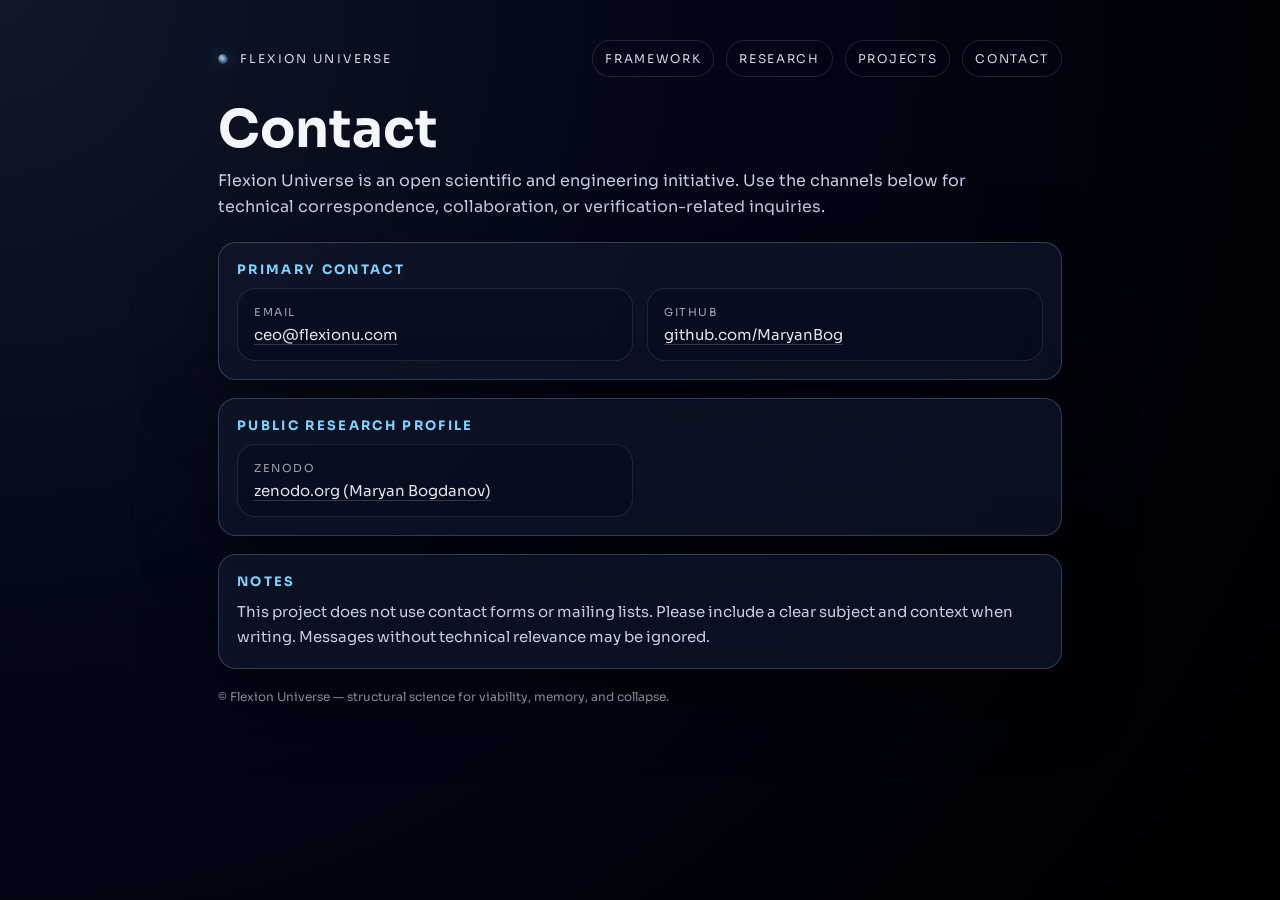
==== contact.html @ 4ef17153 "Add files via upload" ====
<!DOCTYPE html>
<html lang="en">
<head>
<meta charset="UTF-8" />
<meta name="viewport" content="width=device-width, initial-scale=1.0" />
<title>Flexion Contact</title>

<link href="https://fonts.googleapis.com/css2?family=Sora:wght@400;500;600&display=swap" rel="stylesheet" />

<style>
:root{
  --bg1:#111827;
  --bg2:#020617;
  --fg:#f4f6ff;
  --muted:#9ca3b8;
  --muted2:#c7cbe3;
  --accent:#7dd3fc;
  --card: rgba(15, 23, 42, 0.70);
  --border: rgba(148, 163, 184, 0.30);
  --shadow: 0 24px 80px rgba(0,0,0,0.45);
}

*{ box-sizing:border-box; }
html,body{ height:100%; }

body{
  margin:0;
  font-family:"Sora", system-ui, sans-serif;
  color:var(--fg);
  background: radial-gradient(circle at top left, var(--bg1) 0, var(--bg2) 45%, #000 100%);
}

a{ color:inherit; }

.container{
  max-width: 900px;
  margin: 0 auto;
  padding: 40px 28px 90px;
}

/* Top nav */
.topbar{
  display:flex;
  align-items:center;
  justify-content:space-between;
  gap:16px;
  margin-bottom: 26px;
}

.brand{
  display:flex;
  align-items:center;
  gap:12px;
  text-decoration:none;
}

.brand-dot{
  width:10px; height:10px; border-radius:50%;
  background: radial-gradient(circle at 30% 30%, rgba(255,255,255,.55), transparent 45%),
              radial-gradient(circle at 50% 50%, rgba(125,211,252,.9), rgba(2,6,23,1));
  box-shadow: 0 0 18px rgba(125,211,252,.25);
}

.brand span{
  letter-spacing:.18em;
  text-transform:uppercase;
  font-size:12px;
  color: rgba(244,246,255,.86);
}

.navlinks{
  display:flex;
  gap:12px;
  flex-wrap:wrap;
}

.pill{
  text-decoration:none;
  font-size:12px;
  letter-spacing:.14em;
  text-transform:uppercase;
  padding:10px 12px;
  border-radius: 999px;
  background: rgba(2,6,23,0.30);
  border: 1px solid rgba(244,246,255,0.12);
  color: rgba(244,246,255,0.86);
}
.pill:hover{ border-color: rgba(125,211,252,0.35); }

/* Header */
h1{
  margin: 8px 0 10px;
  font-size: clamp(34px, 4.6vw, 52px);
  line-height: 1.05;
}

.sub{
  margin: 0 0 22px;
  max-width: 760px;
  color: var(--muted2);
  line-height: 1.65;
  font-size: 16px;
}

/* Cards */
.grid{
  display:grid;
  grid-template-columns: 1fr;
  gap:18px;
}

.card{
  background: var(--card);
  border: 1px solid var(--border);
  border-radius: 18px;
  padding: 18px 18px;
  box-shadow: var(--shadow);
}

.card h2{
  margin:0 0 10px;
  font-size: 13px;
  letter-spacing:.18em;
  text-transform:uppercase;
  color: var(--accent);
}

.card p{
  margin:0;
  color: var(--muted2);
  line-height:1.65;
  font-size: 15px;
}

/* Contact blocks */
.contacts{
  display:grid;
  grid-template-columns: repeat(2, minmax(0,1fr));
  gap:14px;
}

.contact{
  padding: 16px 16px;
  border-radius: 18px;
  background: rgba(2,6,23,0.28);
  border: 1px solid rgba(244,246,255,0.10);
}

.contact .label{
  font-size: 11px;
  letter-spacing:.14em;
  text-transform:uppercase;
  color: rgba(244,246,255,0.65);
  margin-bottom: 6px;
}

.contact .value{
  font-size: 15px;
  color: rgba(244,246,255,0.92);
  word-break: break-all;
}

.contact a{
  text-decoration:none;
  border-bottom: 1px solid rgba(244,246,255,0.18);
}
.contact a:hover{
  border-bottom-color: rgba(125,211,252,0.45);
}

/* Footer note */
.note{
  margin-top: 18px;
  color: rgba(244,246,255,0.55);
  font-size: 12px;
  line-height: 1.6;
}

@media (max-width: 720px){
  .contacts{ grid-template-columns: 1fr; }
  .container{ padding-top: 26px; }
}
</style>
</head>

<body>
  <div class="container">

    <div class="topbar">
      <a class="brand" href="index.html">
        <div class="brand-dot"></div>
        <span>Flexion Universe</span>
      </a>

      <div class="navlinks">
        <a class="pill" href="framework.html">Framework</a>
        <a class="pill" href="research.html">Research</a>
        <a class="pill" href="projects.html">Projects</a>
        <a class="pill" href="contact.html">Contact</a>
      </div>
    </div>

    <h1>Contact</h1>
    <p class="sub">
      Flexion Universe is an open scientific and engineering initiative.
      Use the channels below for technical correspondence, collaboration,
      or verification-related inquiries.
    </p>

    <div class="grid">

      <section class="card">
        <h2>Primary contact</h2>

        <div class="contacts">
          <div class="contact">
            <div class="label">Email</div>
            <div class="value">
              <a href="mailto:ceo@flexionu.com">ceo@flexionu.com</a>
            </div>
          </div>

          <div class="contact">
            <div class="label">GitHub</div>
            <div class="value">
              <a href="https://github.com/MaryanBog" target="_blank" rel="noopener">
                github.com/MaryanBog
              </a>
            </div>
          </div>
        </div>
      </section>

      <section class="card">
        <h2>Public research profile</h2>

        <div class="contacts">
          <div class="contact">
            <div class="label">Zenodo</div>
            <div class="value">
              <!-- ВСТАВЬ СЮДА СВОЮ ССЫЛКУ НА ПРОФИЛЬ ZENODO -->
              <a href="https://zenodo.org/search?q=creators.name%3A%22Bogdanov%2C+Maryan%22" target="_blank" rel="noopener">
                zenodo.org (Maryan Bogdanov)
              </a>              
            </div>
          </div>
        </div>
      </section>

      <section class="card">
        <h2>Notes</h2>
        <p>
          This project does not use contact forms or mailing lists.
          Please include a clear subject and context when writing.
          Messages without technical relevance may be ignored.
        </p>
      </section>

    </div>

    <div class="note">
      © Flexion Universe — structural science for viability, memory, and collapse.
    </div>

  </div>
</body>
</html>
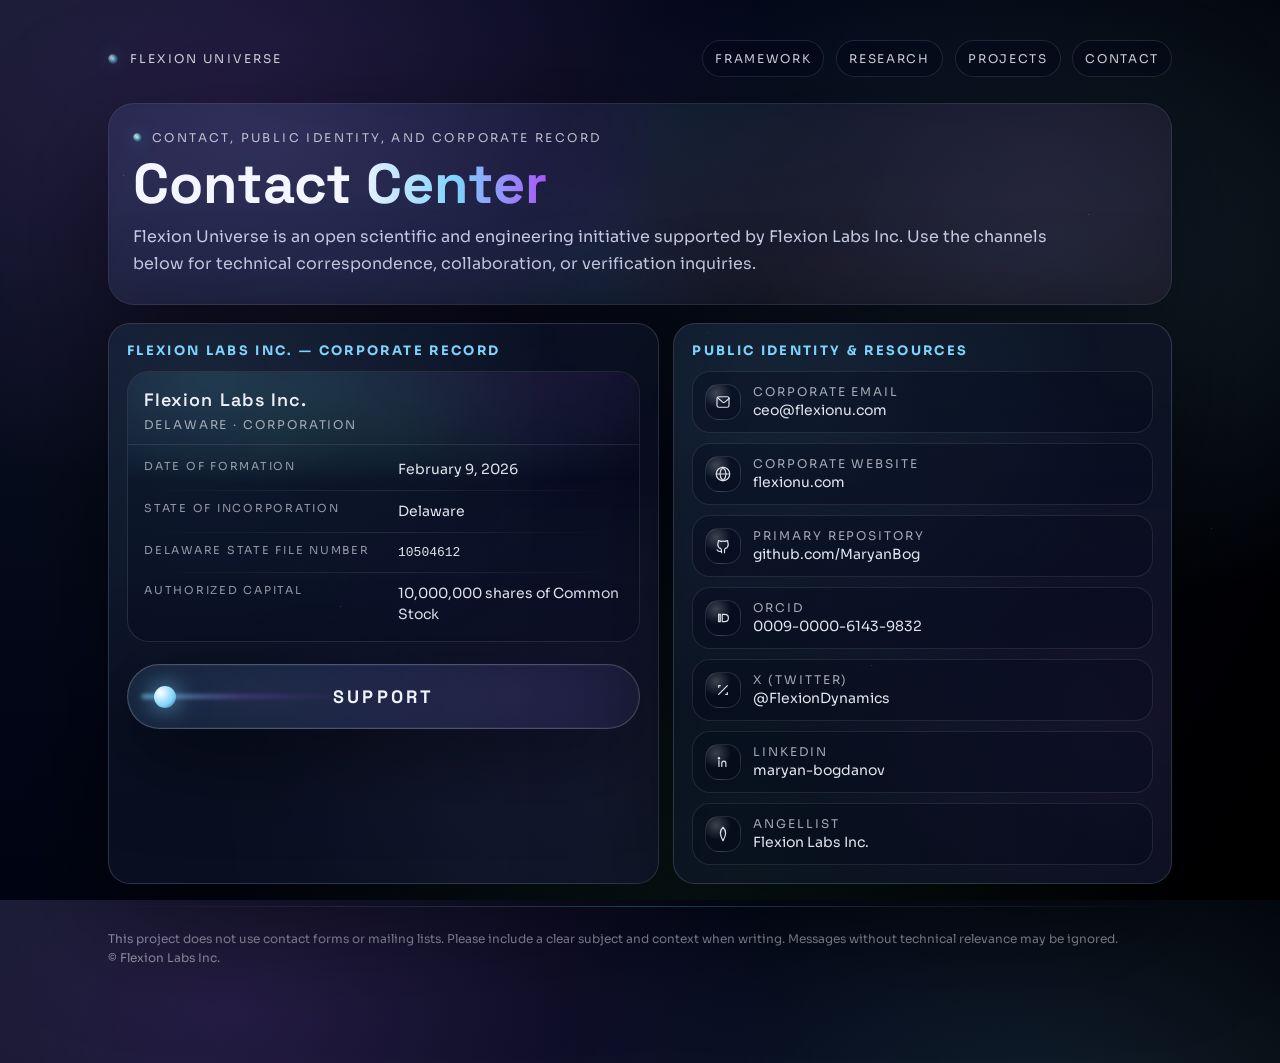
==== commit dc7adf21: "Add files via upload + support and update" ====
--- a/contact.html
+++ b/contact.html
@@ -3,21 +3,28 @@
 <head>
 <meta charset="UTF-8" />
 <meta name="viewport" content="width=device-width, initial-scale=1.0" />
-<title>Flexion Contact</title>
-
-<link href="https://fonts.googleapis.com/css2?family=Sora:wght@400;500;600&display=swap" rel="stylesheet" />
+<title>Contact — Flexion Universe</title>
+
+<link href="https://fonts.googleapis.com/css2?family=Sora:wght@400;500;600&family=Space+Grotesk:wght@400;500;600&display=swap" rel="stylesheet" />
 
 <style>
 :root{
+  --bg0:#000;
   --bg1:#111827;
   --bg2:#020617;
+
   --fg:#f4f6ff;
   --muted:#9ca3b8;
   --muted2:#c7cbe3;
-  --accent:#7dd3fc;
-  --card: rgba(15, 23, 42, 0.70);
-  --border: rgba(148, 163, 184, 0.30);
-  --shadow: 0 24px 80px rgba(0,0,0,0.45);
+
+  --accent:#7dd3fc; /* cyan */
+  --violet:#a855f7;
+  --mint:#4ade80;
+  --amber:#fb923c;
+
+  --card: rgba(15, 23, 42, 0.62);
+  --border: rgba(148, 163, 184, 0.26);
+  --shadow: 0 30px 120px rgba(0,0,0,0.55);
 }
 
 *{ box-sizing:border-box; }
@@ -25,20 +32,57 @@
 
 body{
   margin:0;
+  color:var(--fg);
   font-family:"Sora", system-ui, sans-serif;
-  color:var(--fg);
-  background: radial-gradient(circle at top left, var(--bg1) 0, var(--bg2) 45%, #000 100%);
-}
-
-a{ color:inherit; }
+  background:
+    radial-gradient(1000px 700px at 18% 12%, rgba(168,85,247,.16), transparent 55%),
+    radial-gradient(900px 620px at 82% 28%, rgba(125,211,252,.14), transparent 58%),
+    radial-gradient(800px 600px at 55% 92%, rgba(74,222,128,.10), transparent 60%),
+    radial-gradient(circle at top left, var(--bg1) 0, var(--bg2) 46%, var(--bg0) 100%);
+  overflow-x:hidden;
+}
+
+/* subtle grid */
+body::before{
+  content:"";
+  position:fixed;
+  inset:0;
+  pointer-events:none;
+  opacity:.15;
+  background:
+    linear-gradient(rgba(244,246,255,.05) 1px, transparent 1px),
+    linear-gradient(90deg, rgba(244,246,255,.05) 1px, transparent 1px);
+  background-size: 46px 46px;
+  mask-image: radial-gradient(circle at 40% 25%, #000 0, rgba(0,0,0,.65) 45%, transparent 72%);
+}
+
+/* tiny stars */
+body::after{
+  content:"";
+  position:fixed;
+  inset:-40px;
+  pointer-events:none;
+  opacity:.35;
+  background-image:
+    radial-gradient(1px 1px at 12% 22%, rgba(255,255,255,.55) 50%, transparent 52%),
+    radial-gradient(1px 1px at 28% 66%, rgba(255,255,255,.45) 50%, transparent 52%),
+    radial-gradient(1px 1px at 43% 18%, rgba(255,255,255,.40) 50%, transparent 52%),
+    radial-gradient(1px 1px at 55% 38%, rgba(255,255,255,.35) 50%, transparent 52%),
+    radial-gradient(1px 1px at 67% 72%, rgba(255,255,255,.38) 50%, transparent 52%),
+    radial-gradient(1px 1px at 83% 26%, rgba(255,255,255,.42) 50%, transparent 52%),
+    radial-gradient(1px 1px at 92% 58%, rgba(255,255,255,.35) 50%, transparent 52%);
+  filter: blur(.2px);
+}
+
+a{ color:inherit; text-decoration:none; }
 
 .container{
-  max-width: 900px;
+  max-width: 1120px;
   margin: 0 auto;
-  padding: 40px 28px 90px;
-}
-
-/* Top nav */
+  padding: 40px 28px 96px;
+}
+
+/* === Top nav === */
 .topbar{
   display:flex;
   align-items:center;
@@ -75,7 +119,6 @@
 }
 
 .pill{
-  text-decoration:none;
   font-size:12px;
   letter-spacing:.14em;
   text-transform:uppercase;
@@ -84,184 +127,598 @@
   background: rgba(2,6,23,0.30);
   border: 1px solid rgba(244,246,255,0.12);
   color: rgba(244,246,255,0.86);
-}
-.pill:hover{ border-color: rgba(125,211,252,0.35); }
-
-/* Header */
+  backdrop-filter: blur(8px);
+}
+.pill:hover{ border-color: rgba(125,211,252,0.38); }
+
+/* === Hero === */
+.hero{
+  position:relative;
+  border-radius: 26px;
+  padding: 26px 24px;
+  background:
+    radial-gradient(900px 520px at 16% 18%, rgba(125,211,252,.10), transparent 62%),
+    radial-gradient(800px 520px at 88% 30%, rgba(168,85,247,.10), transparent 64%),
+    rgba(2,6,23,.18);
+  border: 1px solid rgba(244,246,255,0.12);
+  box-shadow: var(--shadow);
+  overflow:hidden;
+}
+
+.hero::before{
+  content:"";
+  position:absolute;
+  inset:-40px;
+  background:
+    conic-gradient(from 210deg,
+      rgba(125,211,252,.18),
+      rgba(168,85,247,.14),
+      rgba(74,222,128,.10),
+      rgba(251,146,60,.10),
+      rgba(125,211,252,.18));
+  filter: blur(30px);
+  opacity:.55;
+  animation: hue 9s linear infinite;
+  pointer-events:none;
+}
+
+@keyframes hue{
+  0%{ transform: translate3d(0,0,0) rotate(0deg); }
+  50%{ transform: translate3d(-18px, 10px, 0) rotate(10deg); }
+  100%{ transform: translate3d(0,0,0) rotate(0deg); }
+}
+
+.kicker{
+  position:relative;
+  font-size: 12px;
+  letter-spacing:.20em;
+  text-transform:uppercase;
+  color: rgba(244,246,255,.72);
+  display:flex;
+  align-items:center;
+  gap:10px;
+  margin-bottom: 10px;
+}
+
+.kicker .dot{
+  width:9px; height:9px; border-radius:50%;
+  background: radial-gradient(circle at 30% 30%, rgba(255,255,255,.70), transparent 48%),
+              radial-gradient(circle at 50% 50%, rgba(125,211,252,1), rgba(2,6,23,1));
+  box-shadow: 0 0 20px rgba(125,211,252,.32);
+}
+
 h1{
-  margin: 8px 0 10px;
-  font-size: clamp(34px, 4.6vw, 52px);
-  line-height: 1.05;
-}
-
-.sub{
-  margin: 0 0 22px;
-  max-width: 760px;
+  position:relative;
+  margin:0 0 10px;
+  font-family:"Space Grotesk", system-ui, sans-serif;
+  font-size: clamp(34px, 4.6vw, 56px);
+  line-height: 1.04;
+}
+
+.grad{
+  background: linear-gradient(90deg, #e5f0ff, #7dd3fc, #a855f7);
+  -webkit-background-clip:text;
+  background-clip:text;
+  color:transparent;
+}
+
+.lead{
+  position:relative;
+  margin:0;
   color: var(--muted2);
-  line-height: 1.65;
+  line-height:1.7;
   font-size: 16px;
-}
-
-/* Cards */
-.grid{
+  max-width: 920px;
+}
+
+/* === Main grid === */
+.section{
+  margin-top: 18px;
   display:grid;
   grid-template-columns: 1fr;
-  gap:18px;
-}
-
+  gap: 14px;
+}
+
+.grid2{
+  display:grid;
+  grid-template-columns: 1.05fr .95fr;
+  gap:14px;
+}
+@media (max-width: 980px){
+  .grid2{ grid-template-columns: 1fr; }
+}
+
+/* === Cards === */
 .card{
   background: var(--card);
   border: 1px solid var(--border);
-  border-radius: 18px;
+  border-radius: 22px;
   padding: 18px 18px;
   box-shadow: var(--shadow);
+  position:relative;
+  overflow:hidden;
+}
+
+.card::before{
+  content:"";
+  position:absolute;
+  inset:-2px;
+  background:
+    radial-gradient(circle at 18% 10%, rgba(125,211,252,.10), transparent 55%),
+    radial-gradient(circle at 88% 70%, rgba(168,85,247,.08), transparent 58%);
+  opacity:.9;
+  pointer-events:none;
 }
 
 .card h2{
-  margin:0 0 10px;
+  position:relative;
+  margin:0 0 12px;
   font-size: 13px;
   letter-spacing:.18em;
   text-transform:uppercase;
   color: var(--accent);
 }
 
-.card p{
+/* =========================
+   LEFT: CORPORATE
+   ========================= */
+
+.registry{
+  position:relative;
+  border-radius: 22px;
+  background: rgba(2,6,23,0.22);
+  border: 1px solid rgba(244,246,255,0.12);
+  overflow:hidden;
+}
+
+.registry::before{
+  content:"";
+  position:absolute;
+  left:-40px; right:-40px; top:-60px;
+  height: 160px;
+  background:
+    radial-gradient(420px 180px at 20% 40%, rgba(125,211,252,.16), transparent 70%),
+    radial-gradient(420px 180px at 80% 30%, rgba(168,85,247,.12), transparent 72%),
+    radial-gradient(420px 180px at 50% 70%, rgba(74,222,128,.08), transparent 74%);
+  filter: blur(10px);
+  opacity:.95;
+  pointer-events:none;
+}
+
+.registry-head{
+  position:relative;
+  padding: 16px 16px 12px;
+  border-bottom: 1px solid rgba(244,246,255,0.10);
+  display:flex;
+  align-items:flex-start;
+  justify-content:space-between;
+  gap:12px;
+}
+
+.registry-title{
+  display:flex;
+  flex-direction:column;
+  gap:6px;
+}
+
+.registry-title .name{
+  font-family:"Space Grotesk", system-ui, sans-serif;
+  font-weight: 600;
+  font-size: 18px;
+  letter-spacing:.06em;
+  color: rgba(244,246,255,0.96);
+}
+
+.registry-title .meta{
+  font-size: 12px;
+  letter-spacing:.16em;
+  text-transform:uppercase;
+  color: rgba(244,246,255,0.62);
+}
+
+/* removed */
+.seal{ display:none; }
+
+.registry-body{
+  position:relative;
+  padding: 14px 16px 16px;
+}
+
+.dl{
+  display:grid;
+  grid-template-columns: 240px 1fr;
+  gap: 10px 14px;
+  align-items:start;
+}
+
+@media (max-width: 720px){
+  .dl{ grid-template-columns: 1fr; }
+}
+
+.dt{
+  font-size: 11px;
+  letter-spacing:.16em;
+  text-transform:uppercase;
+  color: rgba(244,246,255,0.58);
+}
+
+.dd{
   margin:0;
-  color: var(--muted2);
-  line-height:1.65;
-  font-size: 15px;
-}
-
-/* Contact blocks */
-.contacts{
+  font-size: 14px;
+  line-height:1.5;
+  color: rgba(244,246,255,0.92);
+  word-break: break-word;
+}
+
+.sep{
+  grid-column: 1 / -1;
+  height: 1px;
+  background: linear-gradient(90deg, transparent, rgba(244,246,255,0.10), transparent);
+}
+
+.mono{
+  font-family: ui-monospace, SFMono-Regular, Menlo, Monaco, Consolas, "Liberation Mono", "Courier New", monospace;
+  font-size: 13px;
+}
+
+/* =========================
+   SUPPORT BUTTON (BIGGER + CENTERED)
+   ========================= */
+
+.support-comet{
+  margin-top: 22px;
+  display:flex;
+  justify-content:center;
+  align-items:center;
+}
+
+.comet-btn{
+  position:relative;
+  display:inline-flex;
+  align-items:center;
+  justify-content:center;
+  width: min(520px, 100%);
+  padding: 20px 64px;
+  border-radius: 999px;
+  text-decoration:none;
+  overflow:hidden;
+  border: 1px solid rgba(244,246,255,0.22);
+  background:
+    radial-gradient(900px 280px at 20% 50%, rgba(125,211,252,.14), transparent 60%),
+    radial-gradient(900px 280px at 80% 50%, rgba(168,85,247,.10), transparent 62%),
+    rgba(2,6,23,0.30);
+  box-shadow:
+    0 22px 90px rgba(0,0,0,.55),
+    0 0 0 1px rgba(255,255,255,0.04) inset;
+  transition: transform .18s ease, box-shadow .18s ease, border-color .18s ease, background .18s ease;
+}
+
+.comet-btn:hover{
+  transform: translateY(-3px);
+  border-color: rgba(125,211,252,0.65);
+  background:
+    radial-gradient(900px 280px at 20% 50%, rgba(125,211,252,.18), transparent 60%),
+    radial-gradient(900px 280px at 80% 50%, rgba(168,85,247,.14), transparent 62%),
+    rgba(2,6,23,0.36);
+  box-shadow:
+    0 28px 120px rgba(0,0,0,.62),
+    0 0 50px rgba(125,211,252,.18),
+    0 0 35px rgba(168,85,247,.10);
+}
+
+.comet-btn:active{ transform: translateY(-1px); }
+
+.comet-btn .text{
+  position:relative;
+  font-family:"Space Grotesk", system-ui, sans-serif;
+  font-weight: 700;
+  font-size: 18px;
+  letter-spacing:.18em;
+  text-transform:uppercase;
+  color: rgba(244,246,255,0.98);
+  z-index:2;
+}
+
+/* comet core */
+.comet-btn .core{
+  position:absolute;
+  width: 22px;
+  height: 22px;
+  border-radius:50%;
+  left: 26px;
+  background:
+    radial-gradient(circle at 30% 30%, #ffffff, #7dd3fc 62%, rgba(125,211,252,0.22));
+  box-shadow:
+    0 0 22px rgba(125,211,252,.70),
+    0 0 48px rgba(125,211,252,.24);
+  z-index:1;
+}
+
+/* comet tail */
+.comet-btn .tail{
+  position:absolute;
+  left: 14px;
+  height: 3px;
+  width: 200px;
+  background: linear-gradient(90deg,
+    rgba(125,211,252,0.95),
+    rgba(168,85,247,0.40),
+    transparent);
+  filter: blur(2.2px);
+  z-index:0;
+  animation: cometFlow 3.6s linear infinite;
+}
+
+@keyframes cometFlow{
+  0%{ transform: translateX(-70px); opacity:0; }
+  25%{ opacity:1; }
+  100%{ transform: translateX(160px); opacity:0; }
+}
+
+/* gentle shine sweep */
+.comet-btn::after{
+  content:"";
+  position:absolute;
+  inset:-2px;
+  background: linear-gradient(110deg, transparent 0%, rgba(255,255,255,0.10) 46%, transparent 62%);
+  transform: translateX(-120%);
+  opacity:.8;
+  animation: sweep 4.8s ease-in-out infinite;
+  pointer-events:none;
+}
+
+@keyframes sweep{
+  0%, 55%{ transform: translateX(-120%); opacity:0; }
+  70%{ opacity:.7; }
+  100%{ transform: translateX(120%); opacity:0; }
+}
+
+/* =========================
+   RIGHT: RESOURCES (keep)
+   ========================= */
+
+.links{
+  position:relative;
   display:grid;
-  grid-template-columns: repeat(2, minmax(0,1fr));
-  gap:14px;
-}
-
-.contact{
-  padding: 16px 16px;
+  grid-template-columns: 1fr;
+  gap:10px;
+}
+
+.link{
+  display:flex;
+  align-items:center;
+  gap:12px;
+  padding: 12px 12px;
   border-radius: 18px;
   background: rgba(2,6,23,0.28);
   border: 1px solid rgba(244,246,255,0.10);
-}
-
-.contact .label{
-  font-size: 11px;
-  letter-spacing:.14em;
+  transition: transform .18s ease, border-color .18s ease, background .18s ease;
+}
+
+.link:hover{
+  transform: translateY(-1px);
+  border-color: rgba(125,211,252,0.40);
+  background: rgba(2,6,23,0.36);
+}
+
+.ico{
+  width: 36px;
+  height: 36px;
+  border-radius: 14px;
+  display:flex;
+  align-items:center;
+  justify-content:center;
+  flex: 0 0 auto;
+  border: 1px solid rgba(244,246,255,0.12);
+  background:
+    radial-gradient(circle at 30% 24%, rgba(255,255,255,.22), transparent 42%),
+    rgba(2,6,23,0.24);
+}
+
+.ico svg{
+  width: 18px;
+  height: 18px;
+  opacity: .9;
+}
+
+.link .txt{
+  min-width:0;
+  display:flex;
+  flex-direction:column;
+  gap:2px;
+}
+
+.link .t{
+  font-size: 12px;
+  letter-spacing:.16em;
   text-transform:uppercase;
   color: rgba(244,246,255,0.65);
-  margin-bottom: 6px;
-}
-
-.contact .value{
-  font-size: 15px;
+}
+
+.link .v{
+  font-size: 14px;
   color: rgba(244,246,255,0.92);
-  word-break: break-all;
-}
-
-.contact a{
-  text-decoration:none;
-  border-bottom: 1px solid rgba(244,246,255,0.18);
-}
-.contact a:hover{
-  border-bottom-color: rgba(125,211,252,0.45);
-}
-
-/* Footer note */
-.note{
-  margin-top: 18px;
+  word-break: break-word;
+}
+
+.hr{
+  margin: 22px 0;
+  height: 1px;
+  background: linear-gradient(90deg, transparent, rgba(125,211,252,0.35), transparent);
+  border: none;
+}
+
+.footer{
+  margin-top: 10px;
   color: rgba(244,246,255,0.55);
   font-size: 12px;
   line-height: 1.6;
 }
-
-@media (max-width: 720px){
-  .contacts{ grid-template-columns: 1fr; }
-  .container{ padding-top: 26px; }
-}
 </style>
 </head>
 
 <body>
-  <div class="container">
-
-    <div class="topbar">
-      <a class="brand" href="index.html">
-        <div class="brand-dot"></div>
-        <span>Flexion Universe</span>
-      </a>
-
-      <div class="navlinks">
-        <a class="pill" href="framework.html">Framework</a>
-        <a class="pill" href="research.html">Research</a>
-        <a class="pill" href="projects.html">Projects</a>
-        <a class="pill" href="contact.html">Contact</a>
+<div class="container">
+
+  <div class="topbar">
+    <a class="brand" href="index.html">
+      <div class="brand-dot"></div>
+      <span>Flexion Universe</span>
+    </a>
+
+    <div class="navlinks">
+      <a class="pill" href="framework.html">Framework</a>
+      <a class="pill" href="research.html">Research</a>
+      <a class="pill" href="projects.html">Projects</a>
+      <a class="pill" href="contact.html">Contact</a>
+    </div>
+  </div>
+
+  <section class="hero">
+    <div class="kicker"><span class="dot"></span> Contact, public identity, and corporate record</div>
+    <h1>Contact <span class="grad">Center</span></h1>
+    <p class="lead">
+      Flexion Universe is an open scientific and engineering initiative supported by Flexion Labs Inc.
+      Use the channels below for technical correspondence, collaboration, or verification inquiries.
+    </p>
+  </section>
+
+  <div class="section grid2">
+
+    <!-- LEFT: CORPORATE -->
+    <section class="card">
+      <h2>Flexion Labs Inc. — Corporate record</h2>
+
+      <div class="registry">
+        <div class="registry-head">
+          <div class="registry-title">
+            <div class="name">Flexion Labs Inc.</div>
+            <div class="meta">Delaware · Corporation</div>
+          </div>
+        </div>
+
+        <div class="registry-body">
+          <div class="dl">
+            <div class="dt">Date of formation</div>
+            <div class="dd">February 9, 2026</div>
+
+            <div class="sep"></div>
+
+            <div class="dt">State of incorporation</div>
+            <div class="dd">Delaware</div>
+
+            <div class="sep"></div>
+
+            <div class="dt">Delaware State File Number</div>
+            <div class="dd mono">10504612</div>
+
+            <div class="sep"></div>
+
+            <div class="dt">Authorized capital</div>
+            <div class="dd">10,000,000 shares of Common Stock</div>
+          </div>
+        </div>
       </div>
-    </div>
-
-    <h1>Contact</h1>
-    <p class="sub">
-      Flexion Universe is an open scientific and engineering initiative.
-      Use the channels below for technical correspondence, collaboration,
-      or verification-related inquiries.
-    </p>
-
-    <div class="grid">
-
-      <section class="card">
-        <h2>Primary contact</h2>
-
-        <div class="contacts">
-          <div class="contact">
-            <div class="label">Email</div>
-            <div class="value">
-              <a href="mailto:ceo@flexionu.com">ceo@flexionu.com</a>
-            </div>
-          </div>
-
-          <div class="contact">
-            <div class="label">GitHub</div>
-            <div class="value">
-              <a href="https://github.com/MaryanBog" target="_blank" rel="noopener">
-                github.com/MaryanBog
-              </a>
-            </div>
-          </div>
-        </div>
-      </section>
-
-      <section class="card">
-        <h2>Public research profile</h2>
-
-        <div class="contacts">
-          <div class="contact">
-            <div class="label">Zenodo</div>
-            <div class="value">
-              <!-- ВСТАВЬ СЮДА СВОЮ ССЫЛКУ НА ПРОФИЛЬ ZENODO -->
-              <a href="https://zenodo.org/search?q=creators.name%3A%22Bogdanov%2C+Maryan%22" target="_blank" rel="noopener">
-                zenodo.org (Maryan Bogdanov)
-              </a>              
-            </div>
-          </div>
-        </div>
-      </section>
-
-      <section class="card">
-        <h2>Notes</h2>
-        <p>
-          This project does not use contact forms or mailing lists.
-          Please include a clear subject and context when writing.
-          Messages without technical relevance may be ignored.
-        </p>
-      </section>
-
-    </div>
-
-    <div class="note">
-      © Flexion Universe — structural science for viability, memory, and collapse.
-    </div>
+
+      <!-- ONLY CHANGED: support button -->
+      <div class="support-comet">
+        <a href="support.html" class="comet-btn" aria-label="Support">
+          <span class="core"></span>
+          <span class="tail"></span>
+          <span class="text">Support</span>
+        </a>
+      </div>
+    </section>
+
+    <!-- RIGHT: LINKS -->
+    <section class="card">
+      <h2>Public identity & resources</h2>
+
+      <div class="links">
+
+        <a class="link" href="mailto:ceo@flexionu.com">
+          <div class="ico" aria-hidden="true">
+            <svg viewBox="0 0 24 24" fill="none"><path d="M4 7.5v9A2.5 2.5 0 0 0 6.5 19h11A2.5 2.5 0 0 0 20 16.5v-9A2.5 2.5 0 0 0 17.5 5h-11A2.5 2.5 0 0 0 4 7.5Z" stroke="currentColor" stroke-width="1.6"/><path d="m5.5 7 6.1 5.2c.8.7 2 .7 2.8 0L20.5 7" stroke="currentColor" stroke-width="1.6" stroke-linecap="round" stroke-linejoin="round"/></svg>
+          </div>
+          <div class="txt">
+            <div class="t">Corporate Email</div>
+            <div class="v">ceo@flexionu.com</div>
+          </div>
+        </a>
+
+        <a class="link" href="https://flexionu.com/" target="_blank" rel="noopener">
+          <div class="ico" aria-hidden="true">
+            <svg viewBox="0 0 24 24" fill="none"><path d="M12 21a9 9 0 1 0 0-18 9 9 0 0 0 0 18Z" stroke="currentColor" stroke-width="1.6"/><path d="M3.5 12h17" stroke="currentColor" stroke-width="1.6" stroke-linecap="round"/><path d="M12 3c2.6 2.5 4 5.7 4 9s-1.4 6.5-4 9c-2.6-2.5-4-5.7-4-9s1.4-6.5 4-9Z" stroke="currentColor" stroke-width="1.6" stroke-linejoin="round"/></svg>
+          </div>
+          <div class="txt">
+            <div class="t">Corporate Website</div>
+            <div class="v">flexionu.com</div>
+          </div>
+        </a>
+
+        <a class="link" href="https://github.com/MaryanBog" target="_blank" rel="noopener">
+          <div class="ico" aria-hidden="true">
+            <svg viewBox="0 0 24 24" fill="none"><path d="M9 19c-4 1.5-4-2-5-2m10 4v-3.2c0-.9.3-1.7.9-2.3C17.6 14.5 19 13 19 9.7c0-.9-.2-1.7-.7-2.4.2-.6.2-1.6-.2-2.4 0 0-1-.3-3.2.9a10.9 10.9 0 0 0-5.8 0C6.9 4.6 6 4.9 6 4.9c-.4.8-.4 1.8-.2 2.4-.5.7-.8 1.5-.8 2.4 0 3.3 1.4 4.8 4.1 5.8.6.6.9 1.4.9 2.3V21" stroke="currentColor" stroke-width="1.6" stroke-linecap="round" stroke-linejoin="round"/></svg>
+          </div>
+          <div class="txt">
+            <div class="t">Primary Repository</div>
+            <div class="v">github.com/MaryanBog</div>
+          </div>
+        </a>
+
+        <a class="link" href="https://orcid.org/0009-0000-6143-9832" target="_blank" rel="noopener">
+          <div class="ico" aria-hidden="true">
+            <svg viewBox="0 0 24 24" fill="none"><path d="M6.2 7.2h2.1v9.6H6.2V7.2Z" stroke="currentColor" stroke-width="1.6"/><path d="M11 7.2h3.2c3 0 5 1.9 5 4.8s-2 4.8-5 4.8H11V7.2Z" stroke="currentColor" stroke-width="1.6" stroke-linejoin="round"/></svg>
+          </div>
+          <div class="txt">
+            <div class="t">ORCID</div>
+            <div class="v">0009-0000-6143-9832</div>
+          </div>
+        </a>
+
+        <a class="link" href="https://x.com/FlexionDynamics" target="_blank" rel="noopener">
+          <div class="ico" aria-hidden="true">
+            <svg viewBox="0 0 24 24" fill="none"><path d="M17.8 6.2 6.2 17.8M8.4 6.2H6.2v2.2M17.8 15.6v2.2h-2.2" stroke="currentColor" stroke-width="1.6" stroke-linecap="round"/></svg>
+          </div>
+          <div class="txt">
+            <div class="t">X (Twitter)</div>
+            <div class="v">@FlexionDynamics</div>
+          </div>
+        </a>
+
+        <a class="link" href="https://www.linkedin.com/in/maryan-bogdanov-15baa73a8" target="_blank" rel="noopener">
+          <div class="ico" aria-hidden="true">
+            <svg viewBox="0 0 24 24" fill="none"><path d="M6.6 10.2V18" stroke="currentColor" stroke-width="1.6" stroke-linecap="round"/><path d="M6.6 6.9h0" stroke="currentColor" stroke-width="3.2" stroke-linecap="round"/><path d="M10.4 18v-4.2c0-1.8 1.1-3 2.8-3 1.6 0 2.6 1.1 2.6 3V18" stroke="currentColor" stroke-width="1.6" stroke-linecap="round" stroke-linejoin="round"/></svg>
+          </div>
+          <div class="txt">
+            <div class="t">LinkedIn</div>
+            <div class="v">maryan-bogdanov</div>
+          </div>
+        </a>
+
+        <a class="link" href="https://stack.angellist.com/company/flexion-labs-inc" target="_blank" rel="noopener">
+          <div class="ico" aria-hidden="true">
+            <svg viewBox="0 0 24 24" fill="none"><path d="M12 3c2.2 2.1 3.5 4.9 3.5 8.1 0 4.1-2.3 7.7-3.5 9.9-1.2-2.2-3.5-5.8-3.5-9.9C8.5 7.9 9.8 5.1 12 3Z" stroke="currentColor" stroke-width="1.6" stroke-linejoin="round"/></svg>
+          </div>
+          <div class="txt">
+            <div class="t">AngelList</div>
+            <div class="v">Flexion Labs Inc.</div>
+          </div>
+        </a>
+
+      </div>
+    </section>
 
   </div>
+
+  <hr class="hr" />
+
+  <div class="footer">
+    This project does not use contact forms or mailing lists. Please include a clear subject and context when writing.
+    Messages without technical relevance may be ignored.
+    <br />© Flexion Labs Inc.
+  </div>
+
+</div>
 </body>
 </html>
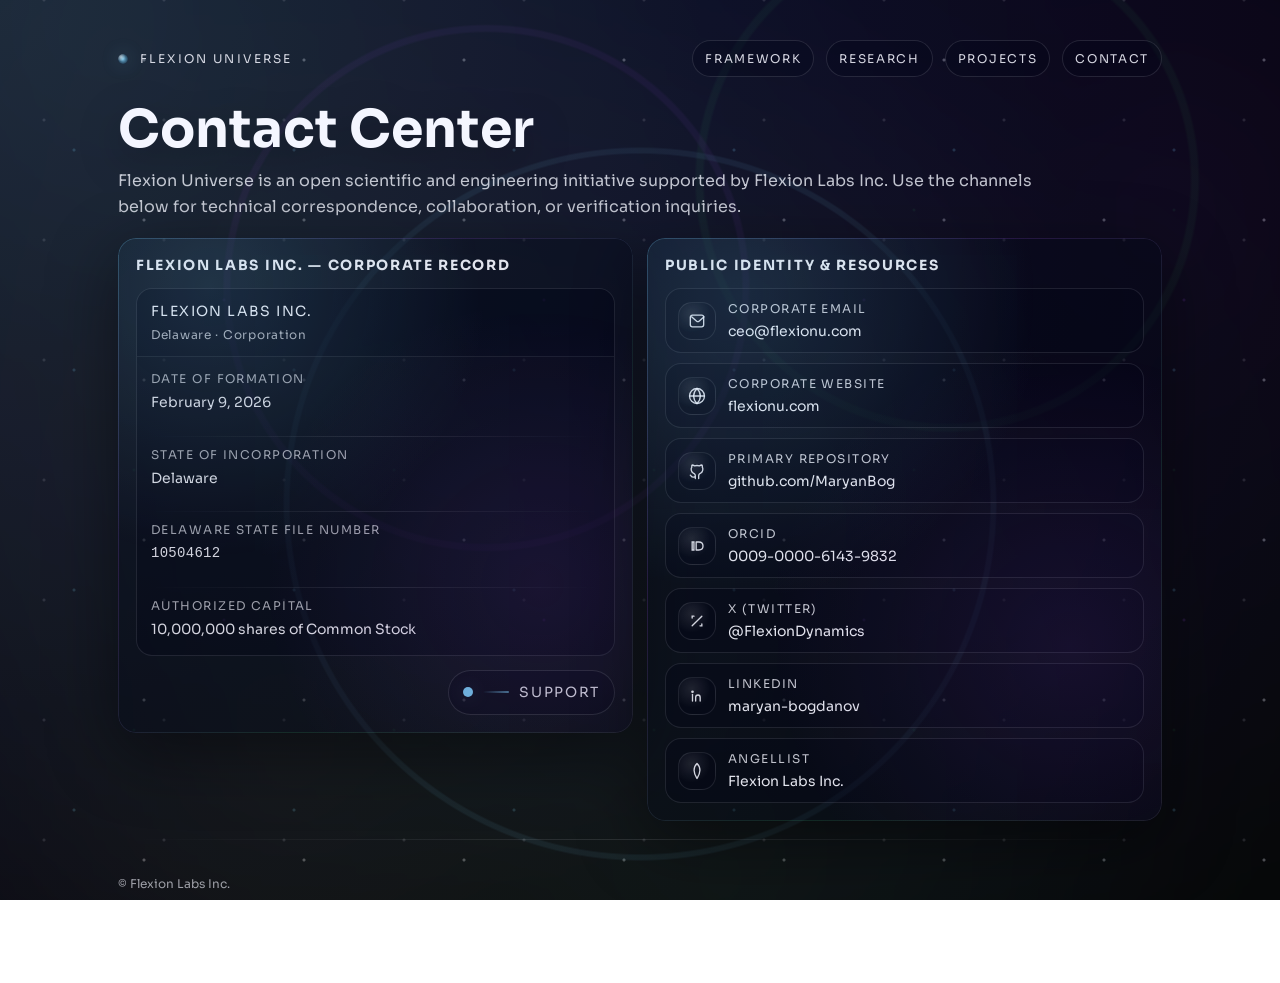
==== commit 4e593ef1: "Refactor icons structure and clean head links" ====
--- a/contact.html
+++ b/contact.html
@@ -1,724 +1,191 @@
 <!DOCTYPE html>
 <html lang="en">
 <head>
-<meta charset="UTF-8" />
-<meta name="viewport" content="width=device-width, initial-scale=1.0" />
-<title>Contact — Flexion Universe</title>
+  <!-- Google tag (gtag.js) -->
+  <script async src="https://www.googletagmanager.com/gtag/js?id=G-0EQL1F0Z2W"></script>
+  <script>
+    window.dataLayer = window.dataLayer || [];
+    function gtag(){dataLayer.push(arguments);}
+    gtag('js', new Date());
+    gtag('config', 'G-0EQL1F0Z2W');
+  </script>
 
-<link href="https://fonts.googleapis.com/css2?family=Sora:wght@400;500;600&family=Space+Grotesk:wght@400;500;600&display=swap" rel="stylesheet" />
+  <meta charset="UTF-8" />
+  <meta name="viewport" content="width=device-width, initial-scale=1.0" />
+  <title>Contact — Flexion Universe</title>
 
-<style>
-:root{
-  --bg0:#000;
-  --bg1:#111827;
-  --bg2:#020617;
+  <link rel="apple-touch-icon" sizes="180x180" href="icons/apple-touch-icon.png">
+  <link rel="icon" type="image/png" sizes="32x32" href="icons/favicon-32x32.png">
+  <link rel="icon" type="image/png" sizes="16x16" href="icons/favicon-16x16.png">
+  <link rel="manifest" href="icons/site.webmanifest">
 
-  --fg:#f4f6ff;
-  --muted:#9ca3b8;
-  --muted2:#c7cbe3;
-
-  --accent:#7dd3fc; /* cyan */
-  --violet:#a855f7;
-  --mint:#4ade80;
-  --amber:#fb923c;
-
-  --card: rgba(15, 23, 42, 0.62);
-  --border: rgba(148, 163, 184, 0.26);
-  --shadow: 0 30px 120px rgba(0,0,0,0.55);
-}
-
-*{ box-sizing:border-box; }
-html,body{ height:100%; }
-
-body{
-  margin:0;
-  color:var(--fg);
-  font-family:"Sora", system-ui, sans-serif;
-  background:
-    radial-gradient(1000px 700px at 18% 12%, rgba(168,85,247,.16), transparent 55%),
-    radial-gradient(900px 620px at 82% 28%, rgba(125,211,252,.14), transparent 58%),
-    radial-gradient(800px 600px at 55% 92%, rgba(74,222,128,.10), transparent 60%),
-    radial-gradient(circle at top left, var(--bg1) 0, var(--bg2) 46%, var(--bg0) 100%);
-  overflow-x:hidden;
-}
-
-/* subtle grid */
-body::before{
-  content:"";
-  position:fixed;
-  inset:0;
-  pointer-events:none;
-  opacity:.15;
-  background:
-    linear-gradient(rgba(244,246,255,.05) 1px, transparent 1px),
-    linear-gradient(90deg, rgba(244,246,255,.05) 1px, transparent 1px);
-  background-size: 46px 46px;
-  mask-image: radial-gradient(circle at 40% 25%, #000 0, rgba(0,0,0,.65) 45%, transparent 72%);
-}
-
-/* tiny stars */
-body::after{
-  content:"";
-  position:fixed;
-  inset:-40px;
-  pointer-events:none;
-  opacity:.35;
-  background-image:
-    radial-gradient(1px 1px at 12% 22%, rgba(255,255,255,.55) 50%, transparent 52%),
-    radial-gradient(1px 1px at 28% 66%, rgba(255,255,255,.45) 50%, transparent 52%),
-    radial-gradient(1px 1px at 43% 18%, rgba(255,255,255,.40) 50%, transparent 52%),
-    radial-gradient(1px 1px at 55% 38%, rgba(255,255,255,.35) 50%, transparent 52%),
-    radial-gradient(1px 1px at 67% 72%, rgba(255,255,255,.38) 50%, transparent 52%),
-    radial-gradient(1px 1px at 83% 26%, rgba(255,255,255,.42) 50%, transparent 52%),
-    radial-gradient(1px 1px at 92% 58%, rgba(255,255,255,.35) 50%, transparent 52%);
-  filter: blur(.2px);
-}
-
-a{ color:inherit; text-decoration:none; }
-
-.container{
-  max-width: 1120px;
-  margin: 0 auto;
-  padding: 40px 28px 96px;
-}
-
-/* === Top nav === */
-.topbar{
-  display:flex;
-  align-items:center;
-  justify-content:space-between;
-  gap:16px;
-  margin-bottom: 26px;
-}
-
-.brand{
-  display:flex;
-  align-items:center;
-  gap:12px;
-  text-decoration:none;
-}
-
-.brand-dot{
-  width:10px; height:10px; border-radius:50%;
-  background: radial-gradient(circle at 30% 30%, rgba(255,255,255,.55), transparent 45%),
-              radial-gradient(circle at 50% 50%, rgba(125,211,252,.9), rgba(2,6,23,1));
-  box-shadow: 0 0 18px rgba(125,211,252,.25);
-}
-
-.brand span{
-  letter-spacing:.18em;
-  text-transform:uppercase;
-  font-size:12px;
-  color: rgba(244,246,255,.86);
-}
-
-.navlinks{
-  display:flex;
-  gap:12px;
-  flex-wrap:wrap;
-}
-
-.pill{
-  font-size:12px;
-  letter-spacing:.14em;
-  text-transform:uppercase;
-  padding:10px 12px;
-  border-radius: 999px;
-  background: rgba(2,6,23,0.30);
-  border: 1px solid rgba(244,246,255,0.12);
-  color: rgba(244,246,255,0.86);
-  backdrop-filter: blur(8px);
-}
-.pill:hover{ border-color: rgba(125,211,252,0.38); }
-
-/* === Hero === */
-.hero{
-  position:relative;
-  border-radius: 26px;
-  padding: 26px 24px;
-  background:
-    radial-gradient(900px 520px at 16% 18%, rgba(125,211,252,.10), transparent 62%),
-    radial-gradient(800px 520px at 88% 30%, rgba(168,85,247,.10), transparent 64%),
-    rgba(2,6,23,.18);
-  border: 1px solid rgba(244,246,255,0.12);
-  box-shadow: var(--shadow);
-  overflow:hidden;
-}
-
-.hero::before{
-  content:"";
-  position:absolute;
-  inset:-40px;
-  background:
-    conic-gradient(from 210deg,
-      rgba(125,211,252,.18),
-      rgba(168,85,247,.14),
-      rgba(74,222,128,.10),
-      rgba(251,146,60,.10),
-      rgba(125,211,252,.18));
-  filter: blur(30px);
-  opacity:.55;
-  animation: hue 9s linear infinite;
-  pointer-events:none;
-}
-
-@keyframes hue{
-  0%{ transform: translate3d(0,0,0) rotate(0deg); }
-  50%{ transform: translate3d(-18px, 10px, 0) rotate(10deg); }
-  100%{ transform: translate3d(0,0,0) rotate(0deg); }
-}
-
-.kicker{
-  position:relative;
-  font-size: 12px;
-  letter-spacing:.20em;
-  text-transform:uppercase;
-  color: rgba(244,246,255,.72);
-  display:flex;
-  align-items:center;
-  gap:10px;
-  margin-bottom: 10px;
-}
-
-.kicker .dot{
-  width:9px; height:9px; border-radius:50%;
-  background: radial-gradient(circle at 30% 30%, rgba(255,255,255,.70), transparent 48%),
-              radial-gradient(circle at 50% 50%, rgba(125,211,252,1), rgba(2,6,23,1));
-  box-shadow: 0 0 20px rgba(125,211,252,.32);
-}
-
-h1{
-  position:relative;
-  margin:0 0 10px;
-  font-family:"Space Grotesk", system-ui, sans-serif;
-  font-size: clamp(34px, 4.6vw, 56px);
-  line-height: 1.04;
-}
-
-.grad{
-  background: linear-gradient(90deg, #e5f0ff, #7dd3fc, #a855f7);
-  -webkit-background-clip:text;
-  background-clip:text;
-  color:transparent;
-}
-
-.lead{
-  position:relative;
-  margin:0;
-  color: var(--muted2);
-  line-height:1.7;
-  font-size: 16px;
-  max-width: 920px;
-}
-
-/* === Main grid === */
-.section{
-  margin-top: 18px;
-  display:grid;
-  grid-template-columns: 1fr;
-  gap: 14px;
-}
-
-.grid2{
-  display:grid;
-  grid-template-columns: 1.05fr .95fr;
-  gap:14px;
-}
-@media (max-width: 980px){
-  .grid2{ grid-template-columns: 1fr; }
-}
-
-/* === Cards === */
-.card{
-  background: var(--card);
-  border: 1px solid var(--border);
-  border-radius: 22px;
-  padding: 18px 18px;
-  box-shadow: var(--shadow);
-  position:relative;
-  overflow:hidden;
-}
-
-.card::before{
-  content:"";
-  position:absolute;
-  inset:-2px;
-  background:
-    radial-gradient(circle at 18% 10%, rgba(125,211,252,.10), transparent 55%),
-    radial-gradient(circle at 88% 70%, rgba(168,85,247,.08), transparent 58%);
-  opacity:.9;
-  pointer-events:none;
-}
-
-.card h2{
-  position:relative;
-  margin:0 0 12px;
-  font-size: 13px;
-  letter-spacing:.18em;
-  text-transform:uppercase;
-  color: var(--accent);
-}
-
-/* =========================
-   LEFT: CORPORATE
-   ========================= */
-
-.registry{
-  position:relative;
-  border-radius: 22px;
-  background: rgba(2,6,23,0.22);
-  border: 1px solid rgba(244,246,255,0.12);
-  overflow:hidden;
-}
-
-.registry::before{
-  content:"";
-  position:absolute;
-  left:-40px; right:-40px; top:-60px;
-  height: 160px;
-  background:
-    radial-gradient(420px 180px at 20% 40%, rgba(125,211,252,.16), transparent 70%),
-    radial-gradient(420px 180px at 80% 30%, rgba(168,85,247,.12), transparent 72%),
-    radial-gradient(420px 180px at 50% 70%, rgba(74,222,128,.08), transparent 74%);
-  filter: blur(10px);
-  opacity:.95;
-  pointer-events:none;
-}
-
-.registry-head{
-  position:relative;
-  padding: 16px 16px 12px;
-  border-bottom: 1px solid rgba(244,246,255,0.10);
-  display:flex;
-  align-items:flex-start;
-  justify-content:space-between;
-  gap:12px;
-}
-
-.registry-title{
-  display:flex;
-  flex-direction:column;
-  gap:6px;
-}
-
-.registry-title .name{
-  font-family:"Space Grotesk", system-ui, sans-serif;
-  font-weight: 600;
-  font-size: 18px;
-  letter-spacing:.06em;
-  color: rgba(244,246,255,0.96);
-}
-
-.registry-title .meta{
-  font-size: 12px;
-  letter-spacing:.16em;
-  text-transform:uppercase;
-  color: rgba(244,246,255,0.62);
-}
-
-/* removed */
-.seal{ display:none; }
-
-.registry-body{
-  position:relative;
-  padding: 14px 16px 16px;
-}
-
-.dl{
-  display:grid;
-  grid-template-columns: 240px 1fr;
-  gap: 10px 14px;
-  align-items:start;
-}
-
-@media (max-width: 720px){
-  .dl{ grid-template-columns: 1fr; }
-}
-
-.dt{
-  font-size: 11px;
-  letter-spacing:.16em;
-  text-transform:uppercase;
-  color: rgba(244,246,255,0.58);
-}
-
-.dd{
-  margin:0;
-  font-size: 14px;
-  line-height:1.5;
-  color: rgba(244,246,255,0.92);
-  word-break: break-word;
-}
-
-.sep{
-  grid-column: 1 / -1;
-  height: 1px;
-  background: linear-gradient(90deg, transparent, rgba(244,246,255,0.10), transparent);
-}
-
-.mono{
-  font-family: ui-monospace, SFMono-Regular, Menlo, Monaco, Consolas, "Liberation Mono", "Courier New", monospace;
-  font-size: 13px;
-}
-
-/* =========================
-   SUPPORT BUTTON (BIGGER + CENTERED)
-   ========================= */
-
-.support-comet{
-  margin-top: 22px;
-  display:flex;
-  justify-content:center;
-  align-items:center;
-}
-
-.comet-btn{
-  position:relative;
-  display:inline-flex;
-  align-items:center;
-  justify-content:center;
-  width: min(520px, 100%);
-  padding: 20px 64px;
-  border-radius: 999px;
-  text-decoration:none;
-  overflow:hidden;
-  border: 1px solid rgba(244,246,255,0.22);
-  background:
-    radial-gradient(900px 280px at 20% 50%, rgba(125,211,252,.14), transparent 60%),
-    radial-gradient(900px 280px at 80% 50%, rgba(168,85,247,.10), transparent 62%),
-    rgba(2,6,23,0.30);
-  box-shadow:
-    0 22px 90px rgba(0,0,0,.55),
-    0 0 0 1px rgba(255,255,255,0.04) inset;
-  transition: transform .18s ease, box-shadow .18s ease, border-color .18s ease, background .18s ease;
-}
-
-.comet-btn:hover{
-  transform: translateY(-3px);
-  border-color: rgba(125,211,252,0.65);
-  background:
-    radial-gradient(900px 280px at 20% 50%, rgba(125,211,252,.18), transparent 60%),
-    radial-gradient(900px 280px at 80% 50%, rgba(168,85,247,.14), transparent 62%),
-    rgba(2,6,23,0.36);
-  box-shadow:
-    0 28px 120px rgba(0,0,0,.62),
-    0 0 50px rgba(125,211,252,.18),
-    0 0 35px rgba(168,85,247,.10);
-}
-
-.comet-btn:active{ transform: translateY(-1px); }
-
-.comet-btn .text{
-  position:relative;
-  font-family:"Space Grotesk", system-ui, sans-serif;
-  font-weight: 700;
-  font-size: 18px;
-  letter-spacing:.18em;
-  text-transform:uppercase;
-  color: rgba(244,246,255,0.98);
-  z-index:2;
-}
-
-/* comet core */
-.comet-btn .core{
-  position:absolute;
-  width: 22px;
-  height: 22px;
-  border-radius:50%;
-  left: 26px;
-  background:
-    radial-gradient(circle at 30% 30%, #ffffff, #7dd3fc 62%, rgba(125,211,252,0.22));
-  box-shadow:
-    0 0 22px rgba(125,211,252,.70),
-    0 0 48px rgba(125,211,252,.24);
-  z-index:1;
-}
-
-/* comet tail */
-.comet-btn .tail{
-  position:absolute;
-  left: 14px;
-  height: 3px;
-  width: 200px;
-  background: linear-gradient(90deg,
-    rgba(125,211,252,0.95),
-    rgba(168,85,247,0.40),
-    transparent);
-  filter: blur(2.2px);
-  z-index:0;
-  animation: cometFlow 3.6s linear infinite;
-}
-
-@keyframes cometFlow{
-  0%{ transform: translateX(-70px); opacity:0; }
-  25%{ opacity:1; }
-  100%{ transform: translateX(160px); opacity:0; }
-}
-
-/* gentle shine sweep */
-.comet-btn::after{
-  content:"";
-  position:absolute;
-  inset:-2px;
-  background: linear-gradient(110deg, transparent 0%, rgba(255,255,255,0.10) 46%, transparent 62%);
-  transform: translateX(-120%);
-  opacity:.8;
-  animation: sweep 4.8s ease-in-out infinite;
-  pointer-events:none;
-}
-
-@keyframes sweep{
-  0%, 55%{ transform: translateX(-120%); opacity:0; }
-  70%{ opacity:.7; }
-  100%{ transform: translateX(120%); opacity:0; }
-}
-
-/* =========================
-   RIGHT: RESOURCES (keep)
-   ========================= */
-
-.links{
-  position:relative;
-  display:grid;
-  grid-template-columns: 1fr;
-  gap:10px;
-}
-
-.link{
-  display:flex;
-  align-items:center;
-  gap:12px;
-  padding: 12px 12px;
-  border-radius: 18px;
-  background: rgba(2,6,23,0.28);
-  border: 1px solid rgba(244,246,255,0.10);
-  transition: transform .18s ease, border-color .18s ease, background .18s ease;
-}
-
-.link:hover{
-  transform: translateY(-1px);
-  border-color: rgba(125,211,252,0.40);
-  background: rgba(2,6,23,0.36);
-}
-
-.ico{
-  width: 36px;
-  height: 36px;
-  border-radius: 14px;
-  display:flex;
-  align-items:center;
-  justify-content:center;
-  flex: 0 0 auto;
-  border: 1px solid rgba(244,246,255,0.12);
-  background:
-    radial-gradient(circle at 30% 24%, rgba(255,255,255,.22), transparent 42%),
-    rgba(2,6,23,0.24);
-}
-
-.ico svg{
-  width: 18px;
-  height: 18px;
-  opacity: .9;
-}
-
-.link .txt{
-  min-width:0;
-  display:flex;
-  flex-direction:column;
-  gap:2px;
-}
-
-.link .t{
-  font-size: 12px;
-  letter-spacing:.16em;
-  text-transform:uppercase;
-  color: rgba(244,246,255,0.65);
-}
-
-.link .v{
-  font-size: 14px;
-  color: rgba(244,246,255,0.92);
-  word-break: break-word;
-}
-
-.hr{
-  margin: 22px 0;
-  height: 1px;
-  background: linear-gradient(90deg, transparent, rgba(125,211,252,0.35), transparent);
-  border: none;
-}
-
-.footer{
-  margin-top: 10px;
-  color: rgba(244,246,255,0.55);
-  font-size: 12px;
-  line-height: 1.6;
-}
-</style>
+  <link href="https://fonts.googleapis.com/css2?family=Sora:wght@400;500;600&family=Space+Grotesk:wght@400;500;600&display=swap" rel="stylesheet" />
+  <link rel="stylesheet" href="css/style.css" />
 </head>
 
 <body>
-<div class="container">
-
-  <div class="topbar">
-    <a class="brand" href="index.html">
-      <div class="brand-dot"></div>
-      <span>Flexion Universe</span>
-    </a>
-
-    <div class="navlinks">
-      <a class="pill" href="framework.html">Framework</a>
-      <a class="pill" href="research.html">Research</a>
-      <a class="pill" href="projects.html">Projects</a>
-      <a class="pill" href="contact.html">Contact</a>
-    </div>
+  <div class="bg" aria-hidden="true">
+    <div class="nebula"></div>
+    <div class="rings"></div>
   </div>
 
-  <section class="hero">
-    <div class="kicker"><span class="dot"></span> Contact, public identity, and corporate record</div>
-    <h1>Contact <span class="grad">Center</span></h1>
-    <p class="lead">
-      Flexion Universe is an open scientific and engineering initiative supported by Flexion Labs Inc.
-      Use the channels below for technical correspondence, collaboration, or verification inquiries.
-    </p>
-  </section>
+  <div class="container">
 
-  <div class="section grid2">
+    <div class="topbar">
+      <a class="brand" href="index.html">
+        <div class="brand-dot"></div>
+        <span>Flexion Universe</span>
+      </a>
 
-    <!-- LEFT: CORPORATE -->
-    <section class="card">
-      <h2>Flexion Labs Inc. — Corporate record</h2>
+      <div class="navlinks">
+        <a class="pill" href="framework.html">Framework</a>
+        <a class="pill" href="research.html">Research</a>
+        <a class="pill" href="projects.html">Projects</a>
+        <a class="pill" href="contact.html">Contact</a>
+      </div>
+    </div>
 
-      <div class="registry">
-        <div class="registry-head">
-          <div class="registry-title">
-            <div class="name">Flexion Labs Inc.</div>
-            <div class="meta">Delaware · Corporation</div>
+    <section class="hero">    
+      <h1>Contact Center</h1>
+    
+      <p class="lead">
+        Flexion Universe is an open scientific and engineering initiative supported by Flexion Labs Inc.
+        Use the channels below for technical correspondence, collaboration, or verification inquiries.
+      </p>
+    </section>
+
+    <div class="section grid2">
+
+      <!-- LEFT: CORPORATE -->
+      <section class="card">
+        <h2>Flexion Labs Inc. — Corporate record</h2>
+
+        <div class="registry">
+          <div class="registry-head">
+            <div class="registry-title">
+              <div class="name">Flexion Labs Inc.</div>
+              <div class="meta">Delaware · Corporation</div>
+            </div>
+          </div>
+
+          <div class="registry-body">
+            <div class="dl">
+              <div class="dt">Date of formation</div>
+              <div class="dd">February 9, 2026</div>
+
+              <div class="sep"></div>
+
+              <div class="dt">State of incorporation</div>
+              <div class="dd">Delaware</div>
+
+              <div class="sep"></div>
+
+              <div class="dt">Delaware State File Number</div>
+              <div class="dd mono">10504612</div>
+
+              <div class="sep"></div>
+
+              <div class="dt">Authorized capital</div>
+              <div class="dd">10,000,000 shares of Common Stock</div>
+            </div>
           </div>
         </div>
 
-        <div class="registry-body">
-          <div class="dl">
-            <div class="dt">Date of formation</div>
-            <div class="dd">February 9, 2026</div>
+        <div class="support-comet">
+          <a href="support.html" class="comet-btn" aria-label="Support">
+            <span class="core"></span>
+            <span class="tail"></span>
+            <span class="text">Support</span>
+          </a>
+        </div>
+      </section>
 
-            <div class="sep"></div>
+      <!-- RIGHT: LINKS -->
+      <section class="card">
+        <h2>Public identity & resources</h2>
 
-            <div class="dt">State of incorporation</div>
-            <div class="dd">Delaware</div>
+        <div class="links">
 
-            <div class="sep"></div>
+          <a class="link" href="mailto:ceo@flexionu.com">
+            <div class="ico" aria-hidden="true">
+              <svg viewBox="0 0 24 24" fill="none"><path d="M4 7.5v9A2.5 2.5 0 0 0 6.5 19h11A2.5 2.5 0 0 0 20 16.5v-9A2.5 2.5 0 0 0 17.5 5h-11A2.5 2.5 0 0 0 4 7.5Z" stroke="currentColor" stroke-width="1.6"/><path d="m5.5 7 6.1 5.2c.8.7 2 .7 2.8 0L20.5 7" stroke="currentColor" stroke-width="1.6" stroke-linecap="round" stroke-linejoin="round"/></svg>
+            </div>
+            <div class="txt">
+              <div class="t">Corporate Email</div>
+              <div class="v">ceo@flexionu.com</div>
+            </div>
+          </a>
 
-            <div class="dt">Delaware State File Number</div>
-            <div class="dd mono">10504612</div>
+          <a class="link" href="https://flexionu.com/" target="_blank" rel="noopener">
+            <div class="ico" aria-hidden="true">
+              <svg viewBox="0 0 24 24" fill="none"><path d="M12 21a9 9 0 1 0 0-18 9 9 0 0 0 0 18Z" stroke="currentColor" stroke-width="1.6"/><path d="M3.5 12h17" stroke="currentColor" stroke-width="1.6" stroke-linecap="round"/><path d="M12 3c2.6 2.5 4 5.7 4 9s-1.4 6.5-4 9c-2.6-2.5-4-5.7-4-9s1.4-6.5 4-9Z" stroke="currentColor" stroke-width="1.6" stroke-linejoin="round"/></svg>
+            </div>
+            <div class="txt">
+              <div class="t">Corporate Website</div>
+              <div class="v">flexionu.com</div>
+            </div>
+          </a>
 
-            <div class="sep"></div>
+          <a class="link" href="https://github.com/MaryanBog" target="_blank" rel="noopener">
+            <div class="ico" aria-hidden="true">
+              <svg viewBox="0 0 24 24" fill="none"><path d="M9 19c-4 1.5-4-2-5-2m10 4v-3.2c0-.9.3-1.7.9-2.3C17.6 14.5 19 13 19 9.7c0-.9-.2-1.7-.7-2.4.2-.6.2-1.6-.2-2.4 0 0-1-.3-3.2.9a10.9 10.9 0 0 0-5.8 0C6.9 4.6 6 4.9 6 4.9c-.4.8-.4 1.8-.2 2.4-.5.7-.8 1.5-.8 2.4 0 3.3 1.4 4.8 4.1 5.8.6.6.9 1.4.9 2.3V21" stroke="currentColor" stroke-width="1.6" stroke-linecap="round" stroke-linejoin="round"/></svg>
+            </div>
+            <div class="txt">
+              <div class="t">Primary Repository</div>
+              <div class="v">github.com/MaryanBog</div>
+            </div>
+          </a>
 
-            <div class="dt">Authorized capital</div>
-            <div class="dd">10,000,000 shares of Common Stock</div>
-          </div>
+          <a class="link" href="https://orcid.org/0009-0000-6143-9832" target="_blank" rel="noopener">
+            <div class="ico" aria-hidden="true">
+              <svg viewBox="0 0 24 24" fill="none"><path d="M6.2 7.2h2.1v9.6H6.2V7.2Z" stroke="currentColor" stroke-width="1.6"/><path d="M11 7.2h3.2c3 0 5 1.9 5 4.8s-2 4.8-5 4.8H11V7.2Z" stroke="currentColor" stroke-width="1.6" stroke-linejoin="round"/></svg>
+            </div>
+            <div class="txt">
+              <div class="t">ORCID</div>
+              <div class="v">0009-0000-6143-9832</div>
+            </div>
+          </a>
+
+          <a class="link" href="https://x.com/FlexionDynamics" target="_blank" rel="noopener">
+            <div class="ico" aria-hidden="true">
+              <svg viewBox="0 0 24 24" fill="none"><path d="M17.8 6.2 6.2 17.8M8.4 6.2H6.2v2.2M17.8 15.6v2.2h-2.2" stroke="currentColor" stroke-width="1.6" stroke-linecap="round"/></svg>
+            </div>
+            <div class="txt">
+              <div class="t">X (Twitter)</div>
+              <div class="v">@FlexionDynamics</div>
+            </div>
+          </a>
+
+          <a class="link" href="https://www.linkedin.com/in/maryan-bogdanov-15baa73a8" target="_blank" rel="noopener">
+            <div class="ico" aria-hidden="true">
+              <svg viewBox="0 0 24 24" fill="none"><path d="M6.6 10.2V18" stroke="currentColor" stroke-width="1.6" stroke-linecap="round"/><path d="M6.6 6.9h0" stroke="currentColor" stroke-width="3.2" stroke-linecap="round"/><path d="M10.4 18v-4.2c0-1.8 1.1-3 2.8-3 1.6 0 2.6 1.1 2.6 3V18" stroke="currentColor" stroke-width="1.6" stroke-linecap="round" stroke-linejoin="round"/></svg>
+            </div>
+            <div class="txt">
+              <div class="t">LinkedIn</div>
+              <div class="v">maryan-bogdanov</div>
+            </div>
+          </a>
+
+          <a class="link" href="https://stack.angellist.com/company/flexion-labs-inc" target="_blank" rel="noopener">
+            <div class="ico" aria-hidden="true">
+              <svg viewBox="0 0 24 24" fill="none"><path d="M12 3c2.2 2.1 3.5 4.9 3.5 8.1 0 4.1-2.3 7.7-3.5 9.9-1.2-2.2-3.5-5.8-3.5-9.9C8.5 7.9 9.8 5.1 12 3Z" stroke="currentColor" stroke-width="1.6" stroke-linejoin="round"/></svg>
+            </div>
+            <div class="txt">
+              <div class="t">AngelList</div>
+              <div class="v">Flexion Labs Inc.</div>
+            </div>
+          </a>
+
         </div>
-      </div>
+      </section>
 
-      <!-- ONLY CHANGED: support button -->
-      <div class="support-comet">
-        <a href="support.html" class="comet-btn" aria-label="Support">
-          <span class="core"></span>
-          <span class="tail"></span>
-          <span class="text">Support</span>
-        </a>
-      </div>
-    </section>
+    </div>
 
-    <!-- RIGHT: LINKS -->
-    <section class="card">
-      <h2>Public identity & resources</h2>
-
-      <div class="links">
-
-        <a class="link" href="mailto:ceo@flexionu.com">
-          <div class="ico" aria-hidden="true">
-            <svg viewBox="0 0 24 24" fill="none"><path d="M4 7.5v9A2.5 2.5 0 0 0 6.5 19h11A2.5 2.5 0 0 0 20 16.5v-9A2.5 2.5 0 0 0 17.5 5h-11A2.5 2.5 0 0 0 4 7.5Z" stroke="currentColor" stroke-width="1.6"/><path d="m5.5 7 6.1 5.2c.8.7 2 .7 2.8 0L20.5 7" stroke="currentColor" stroke-width="1.6" stroke-linecap="round" stroke-linejoin="round"/></svg>
-          </div>
-          <div class="txt">
-            <div class="t">Corporate Email</div>
-            <div class="v">ceo@flexionu.com</div>
-          </div>
-        </a>
-
-        <a class="link" href="https://flexionu.com/" target="_blank" rel="noopener">
-          <div class="ico" aria-hidden="true">
-            <svg viewBox="0 0 24 24" fill="none"><path d="M12 21a9 9 0 1 0 0-18 9 9 0 0 0 0 18Z" stroke="currentColor" stroke-width="1.6"/><path d="M3.5 12h17" stroke="currentColor" stroke-width="1.6" stroke-linecap="round"/><path d="M12 3c2.6 2.5 4 5.7 4 9s-1.4 6.5-4 9c-2.6-2.5-4-5.7-4-9s1.4-6.5 4-9Z" stroke="currentColor" stroke-width="1.6" stroke-linejoin="round"/></svg>
-          </div>
-          <div class="txt">
-            <div class="t">Corporate Website</div>
-            <div class="v">flexionu.com</div>
-          </div>
-        </a>
-
-        <a class="link" href="https://github.com/MaryanBog" target="_blank" rel="noopener">
-          <div class="ico" aria-hidden="true">
-            <svg viewBox="0 0 24 24" fill="none"><path d="M9 19c-4 1.5-4-2-5-2m10 4v-3.2c0-.9.3-1.7.9-2.3C17.6 14.5 19 13 19 9.7c0-.9-.2-1.7-.7-2.4.2-.6.2-1.6-.2-2.4 0 0-1-.3-3.2.9a10.9 10.9 0 0 0-5.8 0C6.9 4.6 6 4.9 6 4.9c-.4.8-.4 1.8-.2 2.4-.5.7-.8 1.5-.8 2.4 0 3.3 1.4 4.8 4.1 5.8.6.6.9 1.4.9 2.3V21" stroke="currentColor" stroke-width="1.6" stroke-linecap="round" stroke-linejoin="round"/></svg>
-          </div>
-          <div class="txt">
-            <div class="t">Primary Repository</div>
-            <div class="v">github.com/MaryanBog</div>
-          </div>
-        </a>
-
-        <a class="link" href="https://orcid.org/0009-0000-6143-9832" target="_blank" rel="noopener">
-          <div class="ico" aria-hidden="true">
-            <svg viewBox="0 0 24 24" fill="none"><path d="M6.2 7.2h2.1v9.6H6.2V7.2Z" stroke="currentColor" stroke-width="1.6"/><path d="M11 7.2h3.2c3 0 5 1.9 5 4.8s-2 4.8-5 4.8H11V7.2Z" stroke="currentColor" stroke-width="1.6" stroke-linejoin="round"/></svg>
-          </div>
-          <div class="txt">
-            <div class="t">ORCID</div>
-            <div class="v">0009-0000-6143-9832</div>
-          </div>
-        </a>
-
-        <a class="link" href="https://x.com/FlexionDynamics" target="_blank" rel="noopener">
-          <div class="ico" aria-hidden="true">
-            <svg viewBox="0 0 24 24" fill="none"><path d="M17.8 6.2 6.2 17.8M8.4 6.2H6.2v2.2M17.8 15.6v2.2h-2.2" stroke="currentColor" stroke-width="1.6" stroke-linecap="round"/></svg>
-          </div>
-          <div class="txt">
-            <div class="t">X (Twitter)</div>
-            <div class="v">@FlexionDynamics</div>
-          </div>
-        </a>
-
-        <a class="link" href="https://www.linkedin.com/in/maryan-bogdanov-15baa73a8" target="_blank" rel="noopener">
-          <div class="ico" aria-hidden="true">
-            <svg viewBox="0 0 24 24" fill="none"><path d="M6.6 10.2V18" stroke="currentColor" stroke-width="1.6" stroke-linecap="round"/><path d="M6.6 6.9h0" stroke="currentColor" stroke-width="3.2" stroke-linecap="round"/><path d="M10.4 18v-4.2c0-1.8 1.1-3 2.8-3 1.6 0 2.6 1.1 2.6 3V18" stroke="currentColor" stroke-width="1.6" stroke-linecap="round" stroke-linejoin="round"/></svg>
-          </div>
-          <div class="txt">
-            <div class="t">LinkedIn</div>
-            <div class="v">maryan-bogdanov</div>
-          </div>
-        </a>
-
-        <a class="link" href="https://stack.angellist.com/company/flexion-labs-inc" target="_blank" rel="noopener">
-          <div class="ico" aria-hidden="true">
-            <svg viewBox="0 0 24 24" fill="none"><path d="M12 3c2.2 2.1 3.5 4.9 3.5 8.1 0 4.1-2.3 7.7-3.5 9.9-1.2-2.2-3.5-5.8-3.5-9.9C8.5 7.9 9.8 5.1 12 3Z" stroke="currentColor" stroke-width="1.6" stroke-linejoin="round"/></svg>
-          </div>
-          <div class="txt">
-            <div class="t">AngelList</div>
-            <div class="v">Flexion Labs Inc.</div>
-          </div>
-        </a>
-
-      </div>
-    </section>
-
+    <hr class="hr" />
+    <div class="footer">
+      <br />© Flexion Labs Inc.
+    </div>
   </div>
-
-  <hr class="hr" />
-
-  <div class="footer">
-    This project does not use contact forms or mailing lists. Please include a clear subject and context when writing.
-    Messages without technical relevance may be ignored.
-    <br />© Flexion Labs Inc.
-  </div>
-
-</div>
+  
 </body>
-</html>
+</html>
--- a/css/style.css
+++ b/css/style.css
@@ -0,0 +1,1376 @@
+/* =========================
+   Flexion Universe — Unified Styles
+   ========================= */
+
+/* ---- Theme ---- */
+:root{
+    --bg1:#111827;
+    --bg2:#020617;
+    --fg:#f4f6ff;
+    --muted2:#c7cbe3;
+    --accent:#7dd3fc;
+    --shadow: 0 24px 80px rgba(0,0,0,0.45);
+  }
+  
+  *{ box-sizing:border-box; }
+  html,body{ height:100%; }
+  
+  body:not(.intro):not(.orbit){
+    margin:0;
+    font-family:"Sora", system-ui, sans-serif;
+    color:var(--fg);
+    background: radial-gradient(circle at top left, var(--bg1) 0, var(--bg2) 45%, #000 100%);
+    overflow-x:hidden;
+  }
+  
+  a{ color:inherit; text-decoration:none; }
+  
+  .container{
+    max-width: 1100px;
+    margin: 0 auto;
+    padding: 40px 28px 90px;
+  }
+  
+  /* =========================
+     Space background (shared)
+     ========================= */
+  .bg{
+    position: fixed;
+    inset: 0;
+    z-index: -2;
+    pointer-events: none;
+    overflow: hidden;
+  }
+  .bg::before,
+  .bg::after{
+    content:"";
+    position:absolute;
+    inset:-20%;
+    background-repeat: repeat;
+    opacity: .55;
+    transform: translateZ(0);
+  }
+  .bg::before{
+    background-image:
+      radial-gradient(circle, rgba(244,246,255,.55) 0 1px, transparent 2px),
+      radial-gradient(circle, rgba(125,211,252,.35) 0 1px, transparent 2px),
+      radial-gradient(circle, rgba(168,85,247,.25) 0 1px, transparent 2px);
+    background-size: 160px 160px, 220px 220px, 320px 320px;
+    animation: driftA 140s linear infinite;
+  }
+  .bg::after{
+    background-image:
+      radial-gradient(circle, rgba(244,246,255,.35) 0 1px, transparent 2px),
+      radial-gradient(circle, rgba(74,222,128,.18) 0 1px, transparent 2px);
+    background-size: 120px 120px, 260px 260px;
+    opacity: .35;
+    animation: driftB 220s linear infinite;
+  }
+  .nebula{
+    position:absolute;
+    inset:-20%;
+    background:
+      radial-gradient(circle at 20% 15%, rgba(125,211,252,.12), transparent 55%),
+      radial-gradient(circle at 80% 30%, rgba(168,85,247,.10), transparent 58%),
+      radial-gradient(circle at 55% 85%, rgba(74,222,128,.08), transparent 60%),
+      radial-gradient(circle at 30% 75%, rgba(251,146,60,.08), transparent 62%);
+    filter: blur(14px);
+    opacity: .9;
+  }
+  .rings{
+    position:absolute;
+    inset:-10%;
+    opacity: .35;
+    background:
+      radial-gradient(circle at 50% 55%, transparent 0 36%, rgba(125,211,252,.22) 36.2% 36.6%, transparent 36.8%),
+      radial-gradient(circle at 40% 35%, transparent 0 22%, rgba(168,85,247,.18) 22.2% 22.6%, transparent 22.8%),
+      radial-gradient(circle at 70% 25%, transparent 0 18%, rgba(74,222,128,.14) 18.2% 18.6%, transparent 18.8%);
+    filter: blur(0.2px);
+    animation: slowSpin 240s linear infinite;
+    transform-origin: 50% 50%;
+  }
+  
+  @keyframes driftA{ from{ transform: translate3d(0,0,0);} to{ transform: translate3d(-120px, 140px, 0);} }
+  @keyframes driftB{ from{ transform: translate3d(0,0,0);} to{ transform: translate3d(160px, -120px, 0);} }
+  @keyframes slowSpin{ from{ transform: rotate(0deg);} to{ transform: rotate(360deg);} }
+  
+  /* =========================
+     Top nav (shared)
+     ========================= */
+  .topbar{
+    display:flex;
+    align-items:center;
+    justify-content:space-between;
+    gap:16px;
+    margin-bottom: 26px;
+  }
+  .brand{
+    display:flex;
+    align-items:center;
+    gap:12px;
+  }
+  .brand-dot{
+    width:10px; height:10px; border-radius:50%;
+    background: radial-gradient(circle at 30% 30%, rgba(255,255,255,.55), transparent 45%),
+                radial-gradient(circle at 50% 50%, rgba(125,211,252,.9), rgba(2,6,23,1));
+    box-shadow: 0 0 18px rgba(125,211,252,.25);
+  }
+  .brand span{
+    letter-spacing:.18em;
+    text-transform:uppercase;
+    font-size:12px;
+    color: rgba(244,246,255,.86);
+  }
+  .navlinks{
+    display:flex;
+    gap:12px;
+    flex-wrap:wrap;
+  }
+  .pill{
+    font-size:12px;
+    letter-spacing:.14em;
+    text-transform:uppercase;
+    padding:10px 12px;
+    border-radius: 999px;
+    background: rgba(2,6,23,0.30);
+    border: 1px solid rgba(244,246,255,0.12);
+    color: rgba(244,246,255,0.86);
+  }
+  .pill:hover{ border-color: rgba(125,211,252,0.35); }
+  
+  /* =========================
+     Page headers (shared)
+     ========================= */
+  h1{
+    margin: 8px 0 10px;
+    font-size: clamp(34px, 4.6vw, 52px);
+    line-height: 1.05;
+  }
+  .sub{
+    margin: 0 0 18px;
+    max-width: 920px;
+    color: var(--muted2);
+    line-height: 1.65;
+    font-size: 16px;
+  }
+  .counter{
+    margin: 0 0 18px;
+    font-size: 12px;
+    color: rgba(244,246,255,0.72);
+    letter-spacing: .10em;
+    text-transform: uppercase;
+  }
+  
+  /* =========================
+     Framework / Research cards (pubs)
+     ========================= */
+  .pubs-wrap{ position: relative; }
+  
+  @media (min-width: 821px){
+    .pubs-wrap::before{
+      content:"";
+      position:absolute;
+      top: 0;
+      bottom: 0;
+      left: 50%;
+      width: 1px;
+      transform: translateX(-0.5px);
+      background: linear-gradient(
+        180deg,
+        transparent,
+        rgba(125,211,252,0.22),
+        rgba(168,85,247,0.18),
+        rgba(74,222,128,0.14),
+        transparent
+      );
+      opacity: .75;
+      pointer-events:none;
+    }
+    .pubs-wrap::after{
+      content:"";
+      position:absolute;
+      top: -30px;
+      bottom: -30px;
+      left: 50%;
+      width: 90px;
+      transform: translateX(-45px);
+      background:
+        radial-gradient(circle at 50% 20%, rgba(125,211,252,.12), transparent 60%),
+        radial-gradient(circle at 50% 55%, rgba(168,85,247,.10), transparent 62%),
+        radial-gradient(circle at 50% 85%, rgba(74,222,128,.08), transparent 64%);
+      filter: blur(10px);
+      opacity: .70;
+      pointer-events:none;
+    }
+  }
+  
+  .pubs{
+    display:grid;
+    grid-template-columns: repeat(2, minmax(0,1fr));
+    gap:14px;
+    position: relative;
+    z-index: 0;
+  }
+  
+  @media (max-width: 820px){
+    .pubs{ grid-template-columns: 1fr; }
+  }
+  
+  .pub{
+    position:relative;
+    background: rgba(2,6,23,0.34);
+    border-radius: 18px;
+    padding: 18px;
+    overflow:hidden;
+    box-shadow: 0 20px 70px rgba(0,0,0,0.45);
+    transition: transform .18s ease, box-shadow .18s ease;
+  }
+  .pub::before{
+    content:"";
+    position:absolute;
+    inset:0;
+    padding:1px;
+    border-radius: 18px;
+    background: linear-gradient(135deg,
+      rgba(125,211,252,.35),
+      rgba(168,85,247,.25),
+      rgba(74,222,128,.18),
+      rgba(244,246,255,.12)
+    );
+    -webkit-mask: linear-gradient(#000 0 0) content-box, linear-gradient(#000 0 0);
+    -webkit-mask-composite: xor;
+    mask-composite: exclude;
+    opacity:.70;
+    pointer-events:none;
+  }
+  .pub::after{
+    content:"";
+    position:absolute;
+    inset:-1px;
+    background:
+      radial-gradient(circle at 18% 10%, rgba(125,211,252,.18), transparent 45%),
+      radial-gradient(circle at 82% 70%, rgba(168,85,247,.12), transparent 52%);
+    opacity:.85;
+    pointer-events:none;
+  }
+  .pub:hover{
+    transform: translateY(-3px);
+    box-shadow: 0 28px 110px rgba(0,0,0,0.55);
+  }
+  
+  .title-row{
+    position:relative;
+    display:flex;
+    align-items:flex-start;
+    justify-content:space-between;
+    gap:12px;
+    margin-bottom: 10px;
+  }
+  
+  .idx{
+    font-size: 11px;
+    letter-spacing: .18em;
+    text-transform: uppercase;
+    color: rgba(244,246,255,0.58);
+    background: rgba(2,6,23,0.35);
+    border: 1px solid rgba(244,246,255,0.12);
+    padding: 6px 8px;
+    border-radius: 999px;
+    flex: 0 0 auto;
+  }
+  
+  .title{
+    font-size:14px;
+    letter-spacing:.12em;
+    text-transform:uppercase;
+    color: rgba(244,246,255,0.92);
+    line-height:1.25;
+    min-width:0;
+  }
+  
+  .text{
+    margin:0;
+    color: rgba(244,246,255,0.78);
+    line-height: 1.65;
+    font-size: 14px;
+  }
+  
+  .doi{
+    position:relative;
+    font-size:12px;
+    letter-spacing:.08em;
+    color: rgba(244,246,255,0.72);
+    border-top:1px solid rgba(244,246,255,0.10);
+    padding-top:10px;
+  }
+  .doi b{ color: rgba(244,246,255,0.90); }
+  
+  /* state block (framework equation card) */
+  .state{
+    margin-top: 10px;
+    padding: 14px 14px;
+    border-radius: 16px;
+    background: rgba(2,6,23,0.30);
+    border: 1px solid rgba(244,246,255,0.10);
+  }
+  .formula{
+    font-size: 18px;
+    letter-spacing: .12em;
+    color: var(--accent);
+  }
+  .defs{
+    margin-top: 10px;
+    display:grid;
+    grid-template-columns: 1fr;
+    gap:8px;
+  }
+  .def{
+    color: rgba(244,246,255,0.78);
+    font-size: 13px;
+    line-height: 1.55;
+  }
+  .def b{ color: rgba(244,246,255,0.92); }
+  
+  /* =========================
+     Projects page (arc list)
+     ========================= */
+  .arc-wrap{
+    position: relative;
+    padding: 12px 0 6px;
+  }
+  
+  /* decorative arm line (svg) */
+  .arm{
+    position:absolute;
+    left: 0;
+    right: 0;
+    top: -6px;
+    height: 260px;
+    pointer-events:none;
+    opacity:.65;
+    filter: drop-shadow(0 0 18px rgba(125,211,252,.12));
+  }
+  @media (max-width: 820px){
+    .arm{ display:none; }
+  }
+  
+  .list{
+    position: relative;
+    display:grid;
+    grid-template-columns: 1fr;
+    gap:14px;
+    z-index:1;
+  }
+  
+  /* arc shifts */
+  .item{ --shift: 0px; transform: translateX(var(--shift)); }
+  .list .item:nth-child(1){ --shift: -60px; }
+  .list .item:nth-child(2){ --shift:  10px; }
+  .list .item:nth-child(3){ --shift:  85px; }
+  .list .item:nth-child(4){ --shift:  30px; }
+  .list .item:nth-child(5){ --shift: -35px; }
+  
+  @media (max-width: 820px){
+    .item{ transform:none; }
+  }
+  
+  .item{
+    position:relative;
+    background: rgba(2,6,23,0.34);
+    border-radius: 18px;
+    padding: 18px;
+    overflow:hidden;
+    box-shadow: 0 20px 70px rgba(0,0,0,0.45);
+    transition: transform .18s ease, box-shadow .18s ease;
+  }
+  .item::before{
+    content:"";
+    position:absolute;
+    inset:0;
+    padding:1px;
+    border-radius: 18px;
+    background: linear-gradient(135deg,
+      rgba(125,211,252,.35),
+      rgba(168,85,247,.25),
+      rgba(74,222,128,.18),
+      rgba(244,246,255,.12)
+    );
+    -webkit-mask: linear-gradient(#000 0 0) content-box, linear-gradient(#000 0 0);
+    -webkit-mask-composite: xor;
+    mask-composite: exclude;
+    opacity:.70;
+    pointer-events:none;
+  }
+  .item::after{
+    content:"";
+    position:absolute;
+    inset:-1px;
+    background:
+      radial-gradient(circle at 18% 10%, rgba(125,211,252,.18), transparent 45%),
+      radial-gradient(circle at 82% 70%, rgba(168,85,247,.12), transparent 52%);
+    opacity:.85;
+    pointer-events:none;
+  }
+  .item:hover{
+    transform: translateX(var(--shift)) translateY(-3px);
+    box-shadow: 0 28px 110px rgba(0,0,0,0.55);
+  }
+  
+  .left-head{
+    display:flex;
+    gap:10px;
+    align-items:flex-start;
+    min-width:0;
+  }
+  
+  /* galaxy badge */
+  .galaxy{
+    width: 42px;
+    height: 42px;
+    border-radius: 999px;
+    position: relative;
+    flex: 0 0 auto;
+    border: 1px solid rgba(244,246,255,0.14);
+    background:
+      radial-gradient(circle at 35% 30%, rgba(255,255,255,.30), transparent 45%),
+      radial-gradient(circle at 55% 65%, rgba(0,0,0,.30), transparent 62%),
+      radial-gradient(circle at 50% 50%, rgba(15,23,42,.95), rgba(2,6,23,.98));
+    box-shadow:
+      0 14px 30px rgba(2,6,23,.65),
+      inset 0 0 0 1px rgba(255,255,255,.05);
+    overflow:hidden;
+  }
+  .galaxy::before{
+    content:"";
+    position:absolute;
+    inset:-18px;
+    border-radius: 999px;
+    background:
+      conic-gradient(from 40deg,
+        rgba(125,211,252,.00),
+        rgba(125,211,252,.24),
+        rgba(168,85,247,.16),
+        rgba(74,222,128,.12),
+        rgba(125,211,252,.00));
+    filter: blur(0.2px);
+    opacity:.8;
+    animation: galaxySpin 18s linear infinite;
+  }
+  .galaxy::after{
+    content:"";
+    position:absolute;
+    inset:-12px;
+    border-radius: 999px;
+    background: radial-gradient(circle, rgba(125,211,252,.22), transparent 62%);
+    filter: blur(8px);
+    opacity:.55;
+  }
+  @keyframes galaxySpin{ from{ transform: rotate(0deg);} to{ transform: rotate(360deg);} }
+  
+  .g1::after{ background: radial-gradient(circle, rgba(125,211,252,.28), transparent 62%); }
+  .g2::after{ background: radial-gradient(circle, rgba(74,222,128,.22), transparent 62%); }
+  .g3::after{ background: radial-gradient(circle, rgba(168,85,247,.22), transparent 62%); }
+  .g4::after{ background: radial-gradient(circle, rgba(59,130,246,.24), transparent 62%); }
+  .g5::after{ background: radial-gradient(circle, rgba(251,146,60,.16), transparent 62%); }
+  
+  .small{
+    color: rgba(244,246,255,0.66);
+    font-size: 12px;
+    line-height: 1.6;
+    margin: 0;
+  }
+  
+  /* =========================
+     Index main (iframes layout)
+     ========================= */
+  .main{
+    max-width:1200px;
+    margin:0 auto;
+    padding:80px 64px 120px 32px; /* more on right like you had */
+    display:grid;
+    grid-template-columns: 1.1fr 0.9fr;
+    gap:56px;
+    align-items:start;
+  }
+  
+  .left iframe,
+  .right iframe{
+    width:100%;
+    border:none;
+    display:block;
+    border-radius:18px;
+    overflow:hidden;
+    background: rgba(2,6,23,0.25);
+    box-shadow: 0 20px 70px rgba(0,0,0,0.45);
+  }
+  
+  .left iframe{ height:620px; }
+  
+  .right{
+    display:flex;
+    align-items:center;
+    justify-content:center;
+  }
+  .right iframe{ height:520px; }
+  
+  .frame{ position:relative; }
+  .frame::before{
+    content:"";
+    position:absolute;
+    inset:0;
+    padding:1px;
+    border-radius:18px;
+    background: linear-gradient(135deg,
+      rgba(125,211,252,.35),
+      rgba(168,85,247,.25),
+      rgba(74,222,128,.18),
+      rgba(244,246,255,.12)
+    );
+    -webkit-mask: linear-gradient(#000 0 0) content-box, linear-gradient(#000 0 0);
+    -webkit-mask-composite: xor;
+    mask-composite: exclude;
+    opacity:.65;
+    pointer-events:none;
+  }
+  
+  @media (max-width: 900px){
+    .main{
+      grid-template-columns: 1fr;
+      padding:56px 20px 100px;
+      gap:36px;
+    }
+    .left iframe{ height:560px; }
+    .right iframe{ height:420px; }
+  }
+  
+  /* =========================
+     Mini planet (optional decorative)
+     ========================= */
+  .planet{
+    width: 14px;
+    height: 14px;
+    border-radius: 999px;
+    display:inline-block;
+    position: relative;
+    flex: 0 0 auto;
+    background:
+      radial-gradient(circle at 30% 24%, rgba(255,255,255,.36), transparent 38%),
+      radial-gradient(circle at 50% 70%, rgba(0,0,0,.25), transparent 56%),
+      radial-gradient(circle at 50% 50%, rgba(15,23,42,.95), rgba(2,6,23,.98));
+    border: 1px solid rgba(244,246,255,0.16);
+    box-shadow:
+      0 10px 24px rgba(2,6,23,.65),
+      inset 0 0 0 1px rgba(255,255,255,.06);
+  }
+  .planet::after{
+    content:"";
+    position:absolute;
+    inset:-8px;
+    border-radius:999px;
+    background: radial-gradient(circle, rgba(125,211,252,.45), transparent 62%);
+    filter: blur(7px);
+    opacity: .55;
+    z-index:-1;
+    pointer-events:none;
+  }
+  .planet.v2::after{ background: radial-gradient(circle, rgba(168,85,247,.40), transparent 62%); }
+  .planet.v3::after{ background: radial-gradient(circle, rgba(74,222,128,.40), transparent 62%); }
+  .planet.v4::after{ background: radial-gradient(circle, rgba(251,146,60,.40), transparent 62%); }
+  
+  .planet.ring::before{
+    content:"";
+    position:absolute;
+    width: 22px; height: 8px;
+    left:50%; top:50%;
+    transform: translate(-50%,-50%) rotate(-18deg);
+    border-radius: 999px;
+    border: 1px solid rgba(244,246,255,.18);
+    box-shadow: 0 0 16px rgba(125,211,252,.18);
+    opacity:.75;
+  }
+  .planet.band::before{
+    content:"";
+    position:absolute;
+    inset: 4px 2px;
+    border-radius: 999px;
+    background: linear-gradient(90deg, transparent, rgba(244,246,255,.18), transparent);
+    opacity:.8;
+  }
+  .planet.moon::before{
+    content:"";
+    position:absolute;
+    width:6px; height:6px;
+    right:-2px; top:2px;
+    border-radius: 999px;
+    background: radial-gradient(circle at 30% 30%, rgba(255,255,255,.35), rgba(15,23,42,.95));
+    border: 1px solid rgba(244,246,255,.14);
+    box-shadow: 0 0 16px rgba(168,85,247,.18);
+  }
+
+  /* =========================
+   CONTACT PAGE (additions)
+   ========================= */
+
+/* hero block */
+.hero{
+    margin-top: 8px;
+    margin-bottom: 18px;
+    max-width: 980px;
+  }
+  
+  .kicker{
+    display:flex;
+    align-items:center;
+    gap:10px;
+    font-size:12px;
+    letter-spacing:.14em;
+    text-transform:uppercase;
+    color: rgba(244,246,255,0.70);
+    margin-bottom: 10px;
+  }
+  
+  .kicker .dot{
+    width:8px;
+    height:8px;
+    border-radius:999px;
+    background: radial-gradient(circle at 30% 30%, rgba(255,255,255,.55), transparent 45%),
+                radial-gradient(circle at 50% 50%, rgba(125,211,252,.9), rgba(2,6,23,1));
+    box-shadow: 0 0 18px rgba(125,211,252,.20);
+    flex: 0 0 auto;
+  }
+  
+  .grad{
+    background: linear-gradient(90deg,
+      rgba(125,211,252,.95),
+      rgba(168,85,247,.85),
+      rgba(74,222,128,.75)
+    );
+    -webkit-background-clip: text;
+    background-clip: text;
+    color: transparent;
+  }
+  
+  .lead{
+    margin: 0;
+    color: rgba(244,246,255,0.78);
+    line-height: 1.65;
+    font-size: 16px;
+    max-width: 920px;
+  }
+  
+  /* section layout */
+  .section{
+    margin-top: 18px;
+  }
+  
+  .grid2{
+    display:grid;
+    grid-template-columns: 1fr 1fr;
+    gap:14px;
+    align-items:start;
+  }
+  
+  @media (max-width: 900px){
+    .grid2{ grid-template-columns: 1fr; }
+  }
+  
+  /* CONTACT cards (scoped so it won't fight other pages) */
+  .section.grid2 > .card{
+    position:relative;
+    background: rgba(2,6,23,0.34);
+    border-radius: 18px;
+    padding: 18px;
+    overflow:hidden;
+    box-shadow: 0 20px 70px rgba(0,0,0,0.45);
+  }
+  
+  .section.grid2 > .card::before{
+    content:"";
+    position:absolute;
+    inset:0;
+    padding:1px;
+    border-radius: 18px;
+    background: linear-gradient(135deg,
+      rgba(125,211,252,.35),
+      rgba(168,85,247,.25),
+      rgba(74,222,128,.18),
+      rgba(244,246,255,.12)
+    );
+    -webkit-mask: linear-gradient(#000 0 0) content-box, linear-gradient(#000 0 0);
+    -webkit-mask-composite: xor;
+    mask-composite: exclude;
+    opacity:.70;
+    pointer-events:none;
+  }
+  
+  .section.grid2 > .card::after{
+    content:"";
+    position:absolute;
+    inset:-1px;
+    background:
+      radial-gradient(circle at 18% 10%, rgba(125,211,252,.18), transparent 45%),
+      radial-gradient(circle at 82% 70%, rgba(168,85,247,.12), transparent 52%);
+    opacity:.85;
+    pointer-events:none;
+  }
+  
+  .section.grid2 > .card h2{
+    margin: 0 0 14px;
+    font-size: 14px;
+    letter-spacing:.12em;
+    text-transform:uppercase;
+    color: rgba(244,246,255,0.92);
+  }
+  
+  /* registry block */
+  .registry{
+    border-radius: 16px;
+    background: rgba(2,6,23,0.30);
+    border: 1px solid rgba(244,246,255,0.10);
+    overflow:hidden;
+  }
+  
+  .registry-head{
+    padding: 14px 14px;
+    border-bottom: 1px solid rgba(244,246,255,0.08);
+    background: rgba(2,6,23,0.22);
+  }
+  
+  .registry-title .name{
+    font-size: 14px;
+    letter-spacing:.10em;
+    text-transform:uppercase;
+    color: rgba(244,246,255,0.92);
+    line-height: 1.25;
+  }
+  
+  .registry-title .meta{
+    margin-top: 6px;
+    font-size: 12px;
+    color: rgba(244,246,255,0.66);
+    letter-spacing:.06em;
+  }
+  
+  .registry-body{
+    padding: 14px 14px;
+  }
+  
+  .dl{
+    display:grid;
+    grid-template-columns: 1fr;
+    gap:10px;
+  }
+  
+  .dt{
+    font-size: 12px;
+    letter-spacing:.12em;
+    text-transform:uppercase;
+    color: rgba(244,246,255,0.62);
+  }
+  
+  .dd{
+    margin-top: -4px;
+    font-size: 14px;
+    color: rgba(244,246,255,0.86);
+    line-height: 1.55;
+  }
+  
+  .mono{
+    font-family: ui-monospace, SFMono-Regular, Menlo, Monaco, Consolas, "Liberation Mono", "Courier New", monospace;
+    letter-spacing: .02em;
+  }
+  
+  .registry .sep{
+    height:1px;
+    background: linear-gradient(90deg, transparent, rgba(244,246,255,0.10), transparent);
+    border:none;
+  }
+  
+  /* support comet button (simple + same vibe) */
+  .support-comet{
+    margin-top: 14px;
+    display:flex;
+    justify-content:flex-end;
+  }
+  
+  .comet-btn{
+    position:relative;
+    display:inline-flex;
+    align-items:center;
+    gap:10px;
+    padding: 10px 14px;
+    border-radius: 999px;
+    border: 1px solid rgba(244,246,255,0.12);
+    background: rgba(2,6,23,0.28);
+    color: rgba(244,246,255,0.90);
+    font-size: 12px;
+    letter-spacing: .14em;
+    text-transform: uppercase;
+    overflow:hidden;
+  }
+  
+  .comet-btn:hover{
+    border-color: rgba(125,211,252,0.35);
+  }
+  
+  .comet-btn .core{
+    width:10px;
+    height:10px;
+    border-radius:999px;
+    background: rgba(125,211,252,.85);
+    box-shadow: 0 0 20px rgba(125,211,252,.22);
+  }
+  
+  .comet-btn .tail{
+    width:26px;
+    height:2px;
+    border-radius:999px;
+    background: linear-gradient(90deg, rgba(125,211,252,.0), rgba(125,211,252,.55));
+    opacity:.9;
+  }
+  
+  /* links list */
+  .links{
+    display:grid;
+    grid-template-columns: 1fr;
+    gap:10px;
+  }
+  
+  .link{
+    position:relative;
+    display:flex;
+    gap:12px;
+    align-items:center;
+    padding: 12px 12px;
+    border-radius: 16px;
+    background: rgba(2,6,23,0.30);
+    border: 1px solid rgba(244,246,255,0.10);
+  }
+  
+  .link:hover{
+    border-color: rgba(125,211,252,0.30);
+  }
+  
+  .link .ico{
+    width: 38px;
+    height: 38px;
+    border-radius: 14px;
+    display:grid;
+    place-items:center;
+    border: 1px solid rgba(244,246,255,0.10);
+    background:
+      radial-gradient(circle at 35% 30%, rgba(255,255,255,.10), transparent 55%),
+      rgba(2,6,23,0.22);
+    color: rgba(244,246,255,0.86);
+    flex: 0 0 auto;
+  }
+  
+  .link .ico svg{
+    width: 20px;
+    height: 20px;
+  }
+  
+  .link .txt{
+    min-width:0;
+  }
+  
+  .link .t{
+    font-size: 12px;
+    letter-spacing:.12em;
+    text-transform: uppercase;
+    color: rgba(244,246,255,0.78);
+  }
+  
+  .link .v{
+    margin-top: 6px;
+    font-size: 14px;
+    color: rgba(244,246,255,0.92);
+    white-space: nowrap;
+    overflow:hidden;
+    text-overflow: ellipsis;
+  }
+  
+  /* hr + footer */
+  .hr{
+    margin: 18px 0 14px;
+    border: none;
+    height: 1px;
+    background: linear-gradient(90deg, transparent, rgba(244,246,255,0.12), transparent);
+  }
+  
+  .footer{
+    color: rgba(244,246,255,0.62);
+    font-size: 12px;
+    line-height: 1.6;
+  }
+
+  /* =========================
+   SUPPORT PAGE (Claim UI)
+   ========================= */
+
+/* decorative arc line behind cards */
+.arc-line{
+    position:absolute;
+    left: 0;
+    right: 0;
+    top: -10px;
+    height: 240px;
+    pointer-events:none;
+    opacity:.55;
+    filter: drop-shadow(0 0 18px rgba(125,211,252,.12));
+  }
+  @media (max-width: 820px){
+    .arc-line{ display:none; }
+  }
+  
+  /* cards layout */
+  .arc{
+    position: relative;
+    display:grid;
+    grid-template-columns: repeat(2, minmax(0,1fr));
+    gap:14px;
+    z-index:1;
+  }
+  @media (max-width: 900px){
+    .arc{ grid-template-columns: 1fr; }
+  }
+  
+  /* card look (same language as .pub / .item) */
+  .card{
+    position:relative;
+    background: rgba(2,6,23,0.34);
+    border-radius: 18px;
+    padding: 18px;
+    overflow:hidden;
+    box-shadow: 0 20px 70px rgba(0,0,0,0.45);
+    transition: transform .18s ease, box-shadow .18s ease;
+  }
+  .card::before{
+    content:"";
+    position:absolute;
+    inset:0;
+    padding:1px;
+    border-radius: 18px;
+    background: linear-gradient(135deg,
+      rgba(125,211,252,.35),
+      rgba(168,85,247,.25),
+      rgba(74,222,128,.18),
+      rgba(244,246,255,.12)
+    );
+    -webkit-mask: linear-gradient(#000 0 0) content-box, linear-gradient(#000 0 0);
+    -webkit-mask-composite: xor;
+    mask-composite: exclude;
+    opacity:.70;
+    pointer-events:none;
+  }
+  .card::after{
+    content:"";
+    position:absolute;
+    inset:-1px;
+    background:
+      radial-gradient(circle at 18% 10%, rgba(125,211,252,.18), transparent 45%),
+      radial-gradient(circle at 82% 70%, rgba(168,85,247,.12), transparent 52%);
+    opacity:.85;
+    pointer-events:none;
+  }
+  .card:hover{
+    transform: translateY(-3px);
+    box-shadow: 0 28px 110px rgba(0,0,0,0.55);
+  }
+  
+  .row{
+    position:relative;
+    display:flex;
+    align-items:flex-start;
+    justify-content:space-between;
+    gap:12px;
+    margin-bottom: 10px;
+  }
+  
+  .badge{
+    font-size: 11px;
+    letter-spacing: .18em;
+    text-transform: uppercase;
+    color: rgba(244,246,255,0.58);
+    background: rgba(2,6,23,0.35);
+    border: 1px solid rgba(244,246,255,0.12);
+    padding: 6px 8px;
+    border-radius: 999px;
+    flex: 0 0 auto;
+  }
+  
+  /* wallet block */
+  .wallet{
+    position:relative;
+    margin-top: 8px;
+    padding: 14px 14px;
+    border-radius: 16px;
+    background: rgba(2,6,23,0.30);
+    border: 1px solid rgba(244,246,255,0.10);
+  }
+  
+  .addr{
+    font-family: ui-monospace, SFMono-Regular, Menlo, Monaco, Consolas, "Liberation Mono", "Courier New", monospace;
+    font-size: 13px;
+    letter-spacing: .02em;
+    line-height:1.5;
+    color: rgba(244,246,255,0.92);
+    word-break: break-all;
+  }
+  
+  .actions{
+    display:flex;
+    gap:10px;
+    flex-wrap:wrap;
+    margin-top: 12px;
+  }
+  
+  .btn{
+    appearance:none;
+    border: 1px solid rgba(244,246,255,0.12);
+    background: rgba(2,6,23,0.28);
+    color: rgba(244,246,255,0.90);
+    padding: 10px 12px;
+    border-radius: 999px;
+    cursor:pointer;
+    font-size: 12px;
+    letter-spacing: .14em;
+    text-transform: uppercase;
+  }
+  .btn:hover{ border-color: rgba(125,211,252,0.35); }
+  
+  .btn.primary{
+    border-color: rgba(125,211,252,0.40);
+    background: rgba(125,211,252,0.10);
+  }
+  .btn.primary:hover{
+    border-color: rgba(125,211,252,0.60);
+    background: rgba(125,211,252,0.14);
+  }
+  
+  /* divider used in support cards */
+  .sep{
+    margin-top: 12px;
+    height: 1px;
+    background: linear-gradient(90deg, transparent, rgba(244,246,255,0.10), transparent);
+    border:none;
+  }
+
+  /* =========================
+   Support polish (small fixes)
+   ========================= */
+
+h1{
+    text-shadow: 0 12px 40px rgba(0,0,0,.35);
+  }
+  
+  .arc .card{
+    backdrop-filter: blur(6px);
+    -webkit-backdrop-filter: blur(6px);
+  }
+  .arc .card::after{
+    opacity: .95; 
+  }
+  
+  .arc .addr{
+    padding: 10px 12px;
+    border-radius: 12px;
+    background: rgba(0,0,0,0.20);
+    border: 1px solid rgba(244,246,255,0.08);
+    font-size: 12.5px;
+  }
+  
+  .arc .btn{
+    height: 38px;
+    display:inline-flex;
+    align-items:center;
+    justify-content:center;
+  }
+  .arc .btn.primary{
+    box-shadow: 0 0 0 1px rgba(125,211,252,0.10), 0 14px 30px rgba(0,0,0,0.35);
+  }
+  
+  @media (max-width: 520px){
+    .arc .actions{ gap:8px; }
+    .arc .btn{ width:100%; }
+  }
+
+  /* =========================
+   INTRO TEXT IFRAME (intro-text.html)
+   ========================= */
+
+html,
+body.intro{
+  height: 100%;
+  margin: 0;
+  overflow: hidden; /* убираем вертикальный скроллбар */
+}
+
+body.intro{
+  background: transparent;
+  color: var(--fg);
+  font-family: "Space Grotesk", system-ui, sans-serif;
+
+  display: flex;           /* центрируем без .wrap-хаков */
+  align-items: center;
+}
+
+body.intro .wrap{
+  width: 100%;
+  padding: 0 6px;          /* безопасный внутренний отступ */
+}
+
+body.intro .hero{
+  width: 100%;
+}
+
+body.intro h1{
+  font-size: clamp(38px, 5vw, 56px);
+  line-height: 1.05;
+  margin: 0 0 18px;
+}
+
+body.intro .grad{
+  background: linear-gradient(90deg, #e5f0ff, #7dd3fc, #a855f7);
+  -webkit-background-clip: text;
+  background-clip: text;
+  color: transparent;
+}
+
+body.intro .lead{
+  font-size: 18px;
+  line-height: 1.65;
+  color: #d1d5f0;
+  max-width: 760px;
+  margin: 0 0 14px;
+}
+
+body.intro .small{
+  font-size: 16px;
+  line-height: 1.65;
+  color: #b7bdd6;
+  max-width: 760px;
+  margin: 0 0 14px;
+}
+
+body.intro .formula{
+  margin-top: 18px;
+  font-size: 18px;
+  letter-spacing: 0.08em;
+  color: var(--accent);
+}
+
+body.intro .formula-note{
+  margin-top: 8px;
+  font-size: 13px;
+  color: rgba(244,246,255,0.60);
+}
+
+  /* =========================
+   ORBIT IFRAME (universe-orbit.html)
+   ========================= */
+
+body.orbit{
+    background: transparent;
+    font-family:"Sora",system-ui,sans-serif;
+    color: var(--fg);
+    display:flex;
+    align-items:center;
+    justify-content:center;
+    overflow:hidden;
+    margin:0;
+  }
+  
+  html, body.orbit{ width:100%; height:100%; }
+  
+  body.orbit{
+    --ring: rgba(125,211,252,.18);
+  }
+  
+  /* ===== SYSTEM ===== */
+  body.orbit .system{
+    position:relative;
+    width:400px;
+    height:400px;
+  }
+  
+  body.orbit .system::before{
+    content:"";
+    position:absolute;
+    inset:-20px;
+    border-radius:50%;
+    background:radial-gradient(circle, rgba(56,189,248,0.14), transparent 62%);
+    filter:blur(10px);
+    opacity:.95;
+    pointer-events:none;
+  }
+  
+  body.orbit .system::after{
+    content:"";
+    position:absolute;
+    inset:18px;
+    border-radius:50%;
+    border:1px solid var(--ring);
+    box-shadow:0 0 26px rgba(125,211,252,0.10);
+    pointer-events:none;
+  }
+  
+  /* ===== CENTER (LOGO PLANET) ===== */
+  body.orbit .center{
+    position:absolute;
+    top:50%;
+    left:50%;
+    transform:translate(-50%,-50%);
+    width:182px;
+    height:182px;
+    border-radius:50%;
+    overflow:hidden;
+    isolation:isolate;
+    background:#0b1220;
+  
+    box-shadow:
+      0 44px 140px rgba(0,0,0,.92),
+      0 0 90px rgba(56,189,248,.22),
+      0 0 0 1px rgba(255,255,255,.10);
+  
+    text-decoration:none;
+    display:block;
+    cursor:pointer;
+  }
+  
+  body.orbit .center img{
+    width:100%;
+    height:100%;
+    object-fit:cover;
+    display:block;
+    transform: scale(1.12);
+    filter: contrast(1.06) saturate(1.08) brightness(0.96);
+  }
+  
+  body.orbit .center::before{
+    content:"";
+    position:absolute;
+    inset:0;
+    border-radius:50%;
+    z-index:2;
+    pointer-events:none;
+    box-shadow:
+      inset 0 0 0 2px rgba(244,246,255,.22),
+      inset 0 0 0 12px rgba(2,6,23,.20),
+      inset 0 -26px 34px rgba(0,0,0,.45),
+      inset 0 18px 22px rgba(255,255,255,.14);
+  }
+  
+  body.orbit .center::after{
+    content:"";
+    position:absolute;
+    inset:-2px;
+    border-radius:50%;
+    z-index:3;
+    pointer-events:none;
+    background:
+      radial-gradient(circle at 28% 20%, rgba(255,255,255,.75), transparent 33%),
+      radial-gradient(circle at 36% 30%, rgba(255,255,255,.28), transparent 42%),
+      radial-gradient(circle at 50% 50%, transparent 58%, rgba(125,211,252,.22) 72%, transparent 82%),
+      radial-gradient(circle at 70% 82%, rgba(0,0,0,.48), transparent 46%),
+      linear-gradient(135deg, rgba(255,255,255,.14), rgba(255,255,255,0) 55%);
+    mix-blend-mode: screen;
+    opacity: .92;
+  }
+  
+  /* ===== ORBIT ===== */
+  body.orbit .orbit{
+    position:absolute;
+    inset:0;
+    border-radius:50%;
+    animation: orbitSpin 56s linear infinite;
+  }
+  
+  @keyframes orbitSpin{
+    from{ transform:rotate(0deg); }
+    to{ transform:rotate(360deg); }
+  }
+  
+  /* ===== PLANETS ===== */
+  body.orbit .node{
+    position:absolute;
+    width:92px;
+    height:92px;
+    border-radius:50%;
+    display:flex;
+    align-items:center;
+    justify-content:center;
+    text-decoration:none;
+    color:var(--fg);
+    cursor:pointer;
+  
+    background:
+      radial-gradient(circle at 30% 24%, rgba(255,255,255,.30), transparent 36%),
+      radial-gradient(circle at 50% 70%, rgba(0,0,0,.25), transparent 54%),
+      radial-gradient(circle at 50% 50%, rgba(15,23,42,.95), rgba(2,6,23,.98));
+  
+    border:1px solid rgba(148,163,184,.22);
+    box-shadow:
+      0 18px 54px rgba(2,6,23,.88),
+      inset 0 0 0 1px rgba(255,255,255,.06);
+  
+    transition:transform .18s ease, box-shadow .18s ease, border-color .18s ease;
+  }
+  
+  /* контрвращение текста */
+  body.orbit .orbit .node{
+    animation: orbitCounter 56s linear infinite;
+  }
+  
+  @keyframes orbitCounter{
+    from{ transform:rotate(360deg); }
+    to{ transform:rotate(0deg); }
+  }
+  
+  body.orbit .node span{
+    font-size:11px;
+    letter-spacing:.18em;
+    text-transform:uppercase;
+    color:rgba(244,246,255,.82);
+    text-shadow:0 1px 0 rgba(0,0,0,.65);
+  }
+  
+  body.orbit .node::after{
+    content:"";
+    position:absolute;
+    inset:-8px;
+    border-radius:50%;
+    background: radial-gradient(circle, var(--glow), transparent 62%);
+    filter: blur(6px);
+    opacity: .55;
+    z-index:-1;
+    pointer-events:none;
+  }
+  
+  body.orbit .node:hover{
+    transform:scale(1.08);
+    border-color: rgba(255,255,255,.26);
+    box-shadow:
+      0 22px 70px rgba(2,6,23,.92),
+      0 0 30px rgba(255,255,255,.08),
+      inset 0 0 0 1px rgba(255,255,255,.08);
+  }
+  
+  body.orbit .system:hover .orbit{
+    animation-play-state: paused;
+  }
+  body.orbit .system:hover .orbit .node{
+    animation-play-state: paused;
+  }
+  
+  /* positions */
+  body.orbit .framework{ top:-10px; left:50%; margin-left:-46px; }
+  body.orbit .research { right:-10px; top:50%; margin-top:-46px; }
+  body.orbit .projects { bottom:-10px; left:50%; margin-left:-46px; }
+  body.orbit .contact  { left:-10px; top:50%; margin-top:-46px; }
+  
+  /* colors */
+  body.orbit .framework{ --glow: rgba(168,85,247,.40); }
+  body.orbit .research { --glow: rgba(34,211,238,.38); }
+  body.orbit .projects { --glow: rgba(74,222,128,.38); }
+  body.orbit .contact  { --glow: rgba(251,146,60,.38); }
